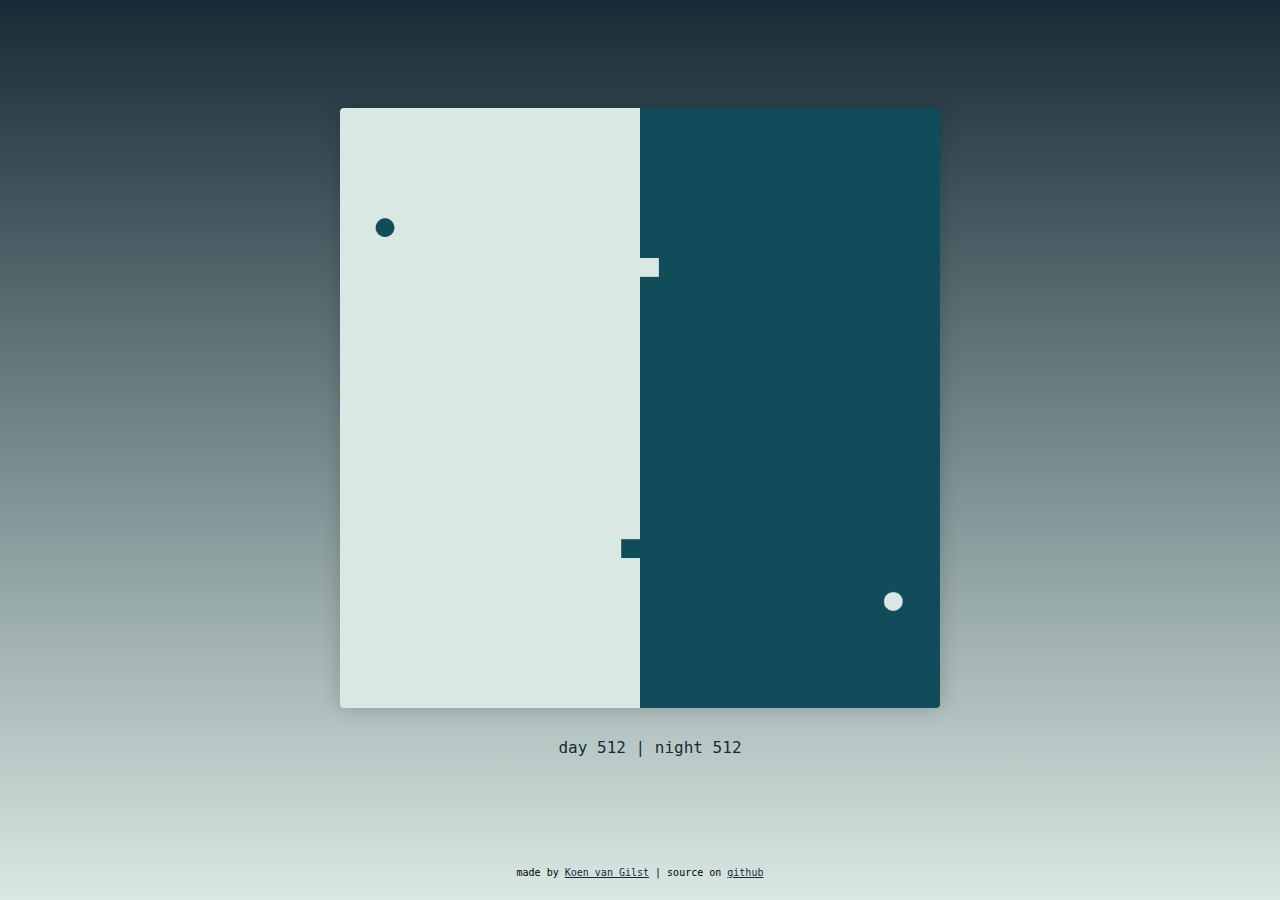
==== index.html @ c01e76ed "Merge 0a529bbeab9c09dd171eba88213ffdda3e908c98 into d0c70cb24233906b857fba9295a791df7da6a8ca" ====
<!DOCTYPE html>
<html>
  <head>
    <meta name="viewport" content="width=device-width, initial-scale=1" />
    <title>Pong wars | Koen van Gilst</title>
    <meta
      name="description"
      content="The eternal battle between day and night, good and bad. Written in JavaScript with some HTML & CSS in one index.html. Feel free to reuse the code and create your own version."
    />
    <link rel="canonical" href="https://pong-wars.koenvangilst.nl/" />
    <link rel="author" href="https://koenvangilst.nl" />
    <meta name="theme-color" content="#172B36" />
    <meta name="creator" content="Koen van Gilst" />
    <style>
      html {
        height: 100%;
      }

      body {
        height: 100%;
        margin: 0;
        padding: 0;
        display: flex;
        justify-content: center;
        align-items: center;
        background: linear-gradient(to bottom, #172b36 0%, #d9e8e3 100%);
      }

      #container {
        display: flex;
        align-items: center;
        flex-direction: column;
        width: min(70vh, 80%);
        max-width: 600px;
        height: 100%;
      }

      #pongCanvas {
        display: block;
        border-radius: 4px;
        overflow: hidden;
        width: 100%;
        margin-top: auto;
        box-shadow: 0 0 20px rgba(0, 0, 0, 0.2);
      }

      #score {
        font-family: monospace;
        margin-top: 30px;
        font-size: 16px;
        padding-left: 20px;
        color: #172b36;
      }

      #made {
        text-align: center;
        line-height: 1.5;
        font-family: monospace;
        margin-top: auto;
        margin-bottom: 20px;
        font-size: 10px;
      }

      #made a {
        color: #172b36;
      }
    </style>
  </head>

  <body>
    <div id="container">
      <canvas id="pongCanvas" width="800" height="800"></canvas>
      <div id="score"></div>
      <p id="made">
        made by <a href="https://koenvangilst.nl">Koen van Gilst</a> | source on
        <a href="https://github.com/vnglst/pong-wars">github</a>
      </p>
    </div>
  </body>

  <script>
    // Source palette: https://twitter.com/AlexCristache/status/1738610343499157872
    const colorPalette = {
      ArcticPowder: "#F1F6F4",
      MysticMint: "#D9E8E3",
      Forsythia: "#FFC801",
      DeepSaffron: "#FF9932",
      NocturnalExpedition: "#114C5A",
      OceanicNoir: "#172B36",
    };

    // Idea for Pong wars: https://twitter.com/nicolasdnl/status/1749715070928433161

    const canvas = document.getElementById("pongCanvas");
    const ctx = canvas.getContext("2d");
    const scoreElement = document.getElementById("score");

    const DAY_COLOR = colorPalette.MysticMint;
    const DAY_BALL_COLOR = colorPalette.NocturnalExpedition;

    const NIGHT_COLOR = colorPalette.NocturnalExpedition;
    const NIGHT_BALL_COLOR = colorPalette.MysticMint;

    const SQUARE_SIZE = 25;

    const numSquaresX = canvas.width / SQUARE_SIZE;
    const numSquaresY = canvas.height / SQUARE_SIZE;

    let squares = [];

    for (let i = 0; i < numSquaresX; i++) {
      squares[i] = [];
      for (let j = 0; j < numSquaresY; j++) {
        squares[i][j] = i < numSquaresX / 2 ? DAY_COLOR : NIGHT_COLOR;
      }
    }

    let x1 = canvas.width / 4;
    let y1 = canvas.height / 2;
    let dx1 = 12.5 + (Math.random() - .5);
    let dy1 = -12.5 -(Math.random() - .5);

    let x2 = (canvas.width / 4) * 3;
    let y2 = canvas.height / 2;
    let dx2 = -12.5 - (Math.random() - .5);
    let dy2 = 12.5 + (Math.random() - .5);

    let iteration = 0;

    function drawBall(x, y, color) {
      ctx.beginPath();
      ctx.arc(x, y, SQUARE_SIZE / 2, 0, Math.PI * 2, false);
      ctx.fillStyle = color;
      ctx.fill();
      ctx.closePath();
    }

    function drawSquares() {
      for (let i = 0; i < numSquaresX; i++) {
        for (let j = 0; j < numSquaresY; j++) {
          ctx.fillStyle = squares[i][j];
          ctx.fillRect(
            i * SQUARE_SIZE,
            j * SQUARE_SIZE,
            SQUARE_SIZE,
            SQUARE_SIZE
          );
        }
      }
    }

    function updateSquareAndBounce(x, y, dx, dy, color) {
      let updatedDx = dx;
      let updatedDy = dy;

      // Check multiple points around the ball's circumference
      for (let angle = 0; angle < Math.PI * 2; angle += Math.PI / 4) {
        let checkX = x + Math.cos(angle) * (SQUARE_SIZE / 2);
        let checkY = y + Math.sin(angle) * (SQUARE_SIZE / 2);

        let i = Math.floor(checkX / SQUARE_SIZE);
        let j = Math.floor(checkY / SQUARE_SIZE);

        if (i >= 0 && i < numSquaresX && j >= 0 && j < numSquaresY) {
          if (squares[i][j] !== color) {
            squares[i][j] = color;

            // Determine bounce direction based on the angle
            if (Math.abs(Math.cos(angle)) > Math.abs(Math.sin(angle))) {
              updatedDx = -updatedDx;
            } else {
              updatedDy = -updatedDy;
            }
          }
        }
      }

      return { dx: updatedDx, dy: updatedDy };
    }

    function updateScoreElement() {
      let dayScore = 0;
      let nightScore = 0;
      for (let i = 0; i < numSquaresX; i++) {
        for (let j = 0; j < numSquaresY; j++) {
          if (squares[i][j] === DAY_COLOR) {
            dayScore++;
          } else if (squares[i][j] === NIGHT_COLOR) {
            nightScore++;
          }
        }
      }

      scoreElement.textContent = `day ${dayScore} | night ${nightScore}`;
    }

    function checkBoundaryCollision(x, y, dx, dy) {
      if (x + dx > canvas.width - SQUARE_SIZE / 2 || x + dx < SQUARE_SIZE / 2) {
        dx = -dx;
      }
      if (
        y + dy > canvas.height - SQUARE_SIZE / 2 ||
        y + dy < SQUARE_SIZE / 2
      ) {
        dy = -dy;
      }

      return { dx: dx, dy: dy };
    }

    function draw() {
      ctx.clearRect(0, 0, canvas.width, canvas.height);
      drawSquares();

      drawBall(x1, y1, DAY_BALL_COLOR);
      let bounce1 = updateSquareAndBounce(x1, y1, dx1, dy1, DAY_COLOR);
      dx1 = bounce1.dx;
      dy1 = bounce1.dy;

      drawBall(x2, y2, NIGHT_BALL_COLOR);
      let bounce2 = updateSquareAndBounce(x2, y2, dx2, dy2, NIGHT_COLOR);
      dx2 = bounce2.dx;
      dy2 = bounce2.dy;

      let boundary1 = checkBoundaryCollision(x1, y1, dx1, dy1);
      dx1 = boundary1.dx;
      dy1 = boundary1.dy;

      let boundary2 = checkBoundaryCollision(x2, y2, dx2, dy2);
      dx2 = boundary2.dx;
      dy2 = boundary2.dy;

      x1 += dx1;
      y1 += dy1;
      x2 += dx2;
      y2 += dy2;

      iteration++;
      if (iteration % 1_000 === 0) console.log("iteration", iteration);

      updateScoreElement();

      requestAnimationFrame(draw);
    }

    requestAnimationFrame(draw);
  </script>
</html>
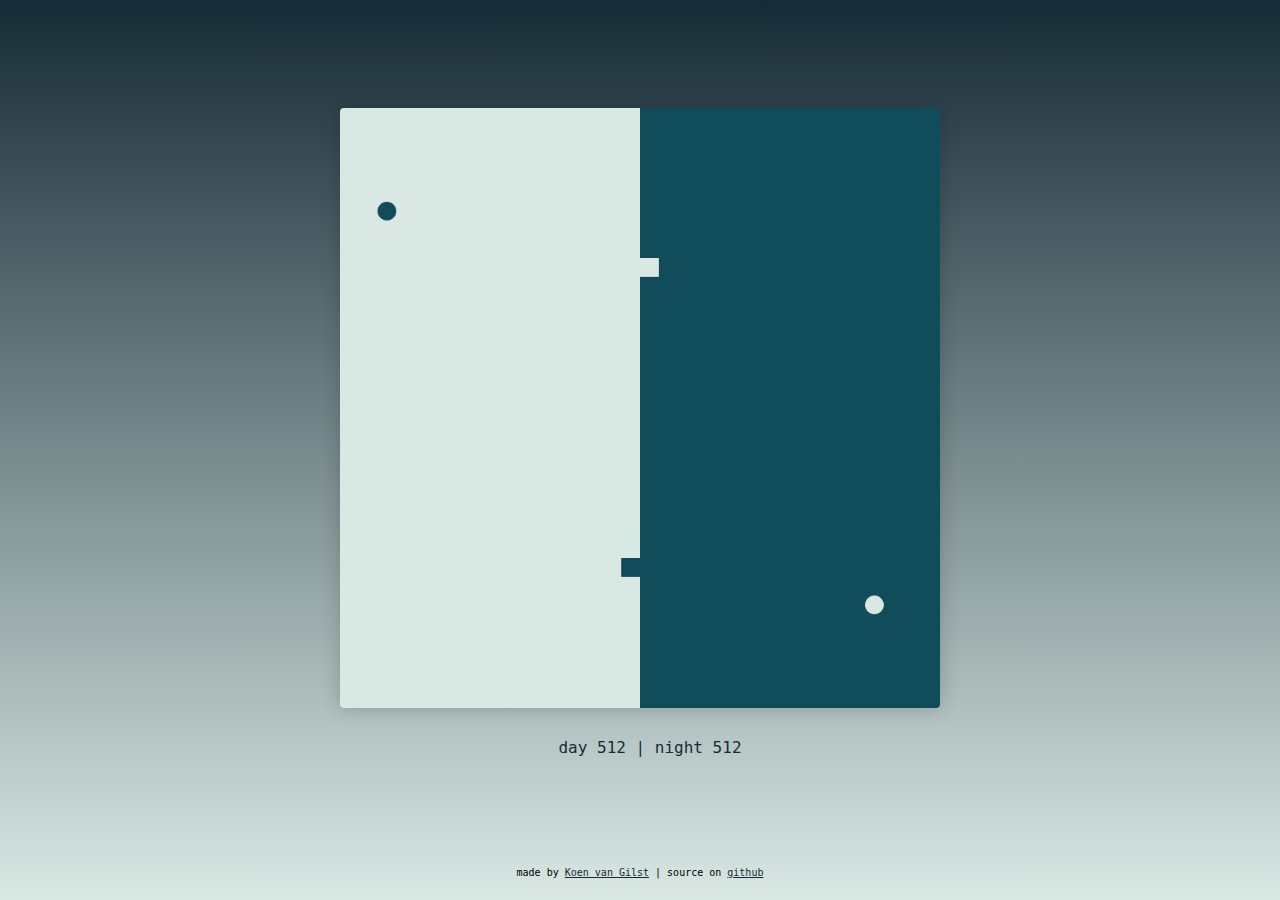
==== commit 5059a1d9: "Merge 51467f63786e9e09efd67230bf51807ecd9e3781 into d0c70cb24233906b857fba9295a791df7da6a8ca" ====
--- a/index.html
+++ b/index.html
@@ -107,23 +107,25 @@
     const numSquaresY = canvas.height / SQUARE_SIZE;
 
     let squares = [];
+    let counts = {[DAY_COLOR]: 0, [NIGHT_COLOR]: 0};
 
     for (let i = 0; i < numSquaresX; i++) {
       squares[i] = [];
       for (let j = 0; j < numSquaresY; j++) {
         squares[i][j] = i < numSquaresX / 2 ? DAY_COLOR : NIGHT_COLOR;
+        counts[squares[i][j]]++;
       }
     }
 
     let x1 = canvas.width / 4;
     let y1 = canvas.height / 2;
-    let dx1 = 12.5 + (Math.random() - .5);
-    let dy1 = -12.5 -(Math.random() - .5);
+    let dx1 = 12.5;
+    let dy1 = -12.5;
 
     let x2 = (canvas.width / 4) * 3;
     let y2 = canvas.height / 2;
-    let dx2 = -12.5 - (Math.random() - .5);
-    let dy2 = 12.5 + (Math.random() - .5);
+    let dx2 = -12.5;
+    let dy2 = 12.5;
 
     let iteration = 0;
 
@@ -149,48 +151,37 @@
       }
     }
 
-    function updateSquareAndBounce(x, y, dx, dy, color) {
-      let updatedDx = dx;
-      let updatedDy = dy;
-
-      // Check multiple points around the ball's circumference
-      for (let angle = 0; angle < Math.PI * 2; angle += Math.PI / 4) {
-        let checkX = x + Math.cos(angle) * (SQUARE_SIZE / 2);
-        let checkY = y + Math.sin(angle) * (SQUARE_SIZE / 2);
-
-        let i = Math.floor(checkX / SQUARE_SIZE);
-        let j = Math.floor(checkY / SQUARE_SIZE);
-
-        if (i >= 0 && i < numSquaresX && j >= 0 && j < numSquaresY) {
-          if (squares[i][j] !== color) {
-            squares[i][j] = color;
-
-            // Determine bounce direction based on the angle
-            if (Math.abs(Math.cos(angle)) > Math.abs(Math.sin(angle))) {
-              updatedDx = -updatedDx;
-            } else {
-              updatedDy = -updatedDy;
-            }
-          }
-        }
-      }
-
-      return { dx: updatedDx, dy: updatedDy };
+    function updateSquareAndBounce(i, j, color, bounce) {
+      if (squares[i][j] !== color) {
+        counts[squares[i][j]]--;
+        squares[i][j] = color;
+        counts[color]++;
+        bounce();
+      }
+    }
+
+    function checkSquareCollision(x, y, dx, dy, color) {
+      let nextX = x + dx;
+      let nextY = y + dy;
+      let col = Math.floor(x / SQUARE_SIZE);
+      let row = Math.floor(y / SQUARE_SIZE);
+      let nextCol = Math.floor(nextX / SQUARE_SIZE);
+      let nextRow = Math.floor(nextY / SQUARE_SIZE);
+
+      if (
+        nextCol >= 0 && nextCol < numSquaresX &&
+        nextRow >= 0 && nextRow < numSquaresY
+      ) {
+        updateSquareAndBounce(nextCol, row, color, () => dx = -dx);
+        updateSquareAndBounce(col, nextRow, color, () => dy = -dy);
+      }
+
+      return { dx, dy };
     }
 
     function updateScoreElement() {
-      let dayScore = 0;
-      let nightScore = 0;
-      for (let i = 0; i < numSquaresX; i++) {
-        for (let j = 0; j < numSquaresY; j++) {
-          if (squares[i][j] === DAY_COLOR) {
-            dayScore++;
-          } else if (squares[i][j] === NIGHT_COLOR) {
-            nightScore++;
-          }
-        }
-      }
-
+      let dayScore = counts[DAY_COLOR];
+      let nightScore = counts[NIGHT_COLOR];
       scoreElement.textContent = `day ${dayScore} | night ${nightScore}`;
     }
 
@@ -213,12 +204,12 @@
       drawSquares();
 
       drawBall(x1, y1, DAY_BALL_COLOR);
-      let bounce1 = updateSquareAndBounce(x1, y1, dx1, dy1, DAY_COLOR);
+      let bounce1 = checkSquareCollision(x1, y1, dx1, dy1, DAY_COLOR);
       dx1 = bounce1.dx;
       dy1 = bounce1.dy;
 
       drawBall(x2, y2, NIGHT_BALL_COLOR);
-      let bounce2 = updateSquareAndBounce(x2, y2, dx2, dy2, NIGHT_COLOR);
+      let bounce2 = checkSquareCollision(x2, y2, dx2, dy2, NIGHT_COLOR);
       dx2 = bounce2.dx;
       dy2 = bounce2.dy;
 
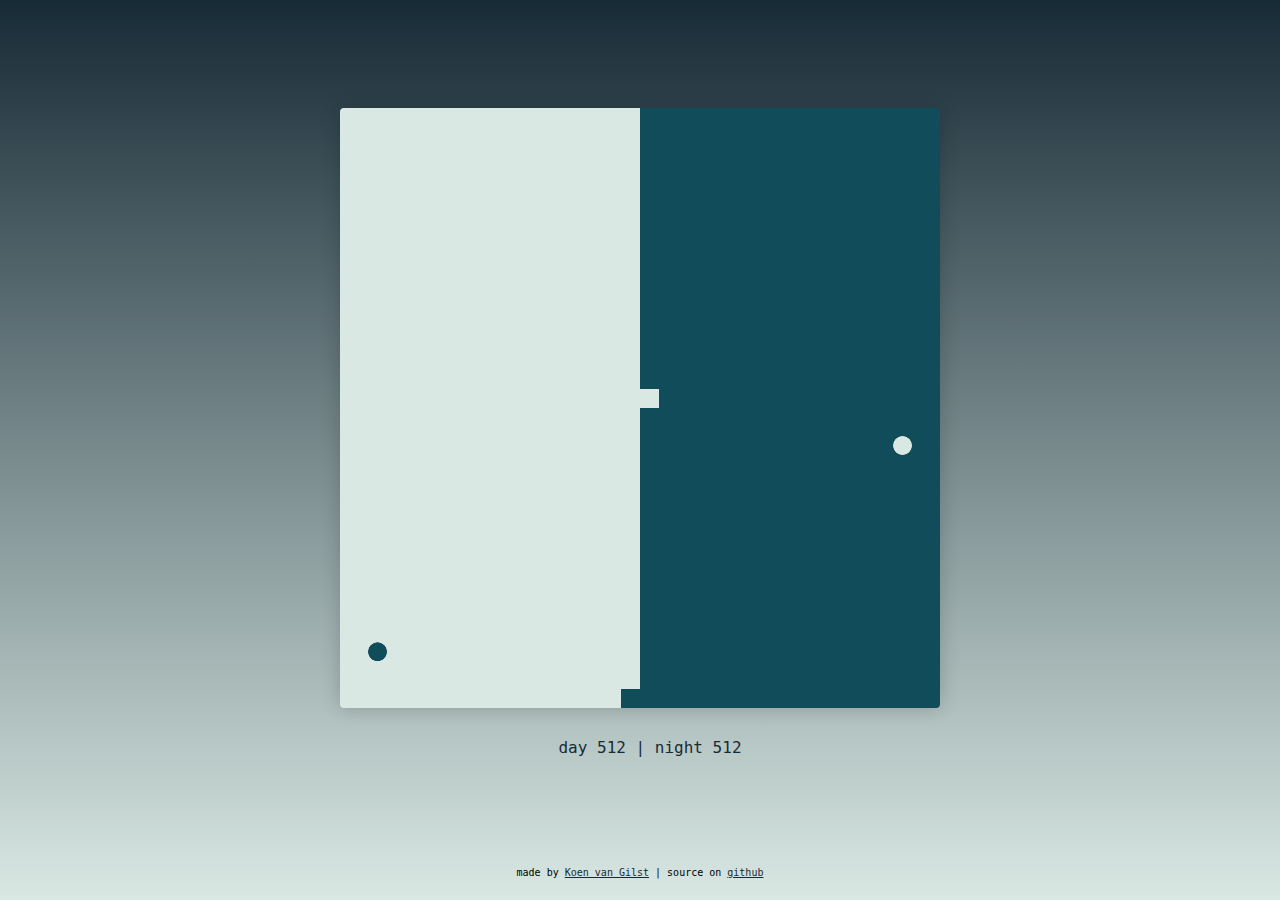
==== commit 22611aac: "Fixed ball positioning and removed randomness to prevent loops early on" ====
--- a/index.html
+++ b/index.html
@@ -69,7 +69,7 @@
 
   <body>
     <div id="container">
-      <canvas id="pongCanvas" width="800" height="800"></canvas>
+      <canvas id="pongCanvas" width="1600" height="1600"></canvas>
       <div id="score"></div>
       <p id="made">
         made by <a href="https://koenvangilst.nl">Koen van Gilst</a> | source on
@@ -95,136 +95,294 @@
     const ctx = canvas.getContext("2d");
     const scoreElement = document.getElementById("score");
 
-    const DAY_COLOR = colorPalette.MysticMint;
-    const DAY_BALL_COLOR = colorPalette.NocturnalExpedition;
-
-    const NIGHT_COLOR = colorPalette.NocturnalExpedition;
-    const NIGHT_BALL_COLOR = colorPalette.MysticMint;
-
-    const SQUARE_SIZE = 25;
-
-    const numSquaresX = canvas.width / SQUARE_SIZE;
-    const numSquaresY = canvas.height / SQUARE_SIZE;
-
-    let squares = [];
-    let counts = {[DAY_COLOR]: 0, [NIGHT_COLOR]: 0};
-
-    for (let i = 0; i < numSquaresX; i++) {
-      squares[i] = [];
-      for (let j = 0; j < numSquaresY; j++) {
-        squares[i][j] = i < numSquaresX / 2 ? DAY_COLOR : NIGHT_COLOR;
-        counts[squares[i][j]]++;
-      }
-    }
-
-    let x1 = canvas.width / 4;
-    let y1 = canvas.height / 2;
-    let dx1 = 12.5;
-    let dy1 = -12.5;
-
-    let x2 = (canvas.width / 4) * 3;
-    let y2 = canvas.height / 2;
-    let dx2 = -12.5;
-    let dy2 = 12.5;
-
+    class Point {
+      constructor(x = 0, y = 0) {
+        this.x = x;
+        this.y = y;
+      }
+    }
+
+    class Square extends Point {
+      static SIZE = 50; // even integers only - must be factor of canvas size
+      
+      constructor(sx, sy) {
+        super(sx * Square.SIZE, sy * Square.SIZE);
+        this.sx = sx;
+        this.sy = sy;
+      }
+    }
+    
+    class Ball extends Point {
+      static RADIUS = Square.SIZE / 2;
+      
+      constructor(x, y, color) {
+        super(x, y);
+        this.color = color;
+        this.radius = 50;
+      }
+    }
+
+    class Team {
+      constructor(color, ballColor) {
+        this.color = color;
+        this.ball = new Ball(0, 0, ballColor)
+        this.score = 0;
+        Team[color] = this;
+      }
+    }
+
+    let day = new Team(colorPalette.MysticMint, colorPalette.NocturnalExpedition);
+    let night = new Team(colorPalette.NocturnalExpedition, colorPalette.MysticMint);
+
+    const SPEED = 25;
+    
     let iteration = 0;
-
-    function drawBall(x, y, color) {
+    
+    const numSquaresX = canvas.width / Square.SIZE;
+    const numSquaresY = canvas.height / Square.SIZE;
+
+    let pixels = [];
+
+    for (let x = 0; x < canvas.width; x++) {
+      pixels[x] = [];
+    }
+
+    for (let sx = 0; sx < numSquaresX; sx++) {
+      for (let sy = 0; sy < numSquaresY; sy++) {
+        let color;
+        if (sx < Math.floor(numSquaresX / 2)) {
+          color = day.color;
+          day.score++;
+        }
+        else {
+          color = night.color;
+          night.score++;
+        }
+        colorPixelsInSquare(new Square(sx, sy), color);
+      }
+    }
+
+    day.ball.x = (numSquaresX / 4) * Square.SIZE;
+    day.ball.y = (numSquaresY / 4) * Square.SIZE;
+    day.ball.dx = 1;
+    day.ball.dy = 1;
+
+    night.ball.x = (3 * numSquaresX / 4) * Square.SIZE;
+    night.ball.y = (3 * numSquaresY / 4) * Square.SIZE;
+    night.ball.dx = -1;
+    night.ball.dy = 1;
+
+    function calculateDistance(p1, p2) {
+      return Math.sqrt(Math.pow(p2.x - p1.x, 2) + Math.pow(p2.y - p1.y, 2))
+    }
+
+    function teamBallIsInSquare(square, team) {
+
+      // If this is the square        -->      this is the exclusion zone.
+      // and ball has radius 2
+      // ---bb-----------------                 ----------------------
+      // --bbbb----------------                 ----------------------
+      // --bbbb----------------                 --------######--------
+      // ---bb-----------------                 -------########-------
+      // ---------ssss---------                 -------##ssss##-------
+      // ---------ssss---------                 -------##ssss##-------
+      // ---------ssss---------                 -------##ssss##-------
+      // ---------ssss---------                 -------##ssss##-------
+      // ----------------------                 -------########-------
+      // ----------------------                 --------######--------
+      // ----------------------                 ----------------------
+      // ----------------------                 ----------------------
+
+      const topLeft = {
+        x: square.x,
+        y: square.y
+      }
+      const topRight = {
+        x: square.x + Square.SIZE,
+        y: square.y
+      };
+      const bottomLeft = {
+        x: square.x,
+        y: square.y + Square.SIZE
+      };
+      const bottomRight = {
+        x: square.x + Square.SIZE,
+        y: square.y + Square.SIZE
+      };
+
+      if (
+                 team.ball.x >= square.x                - Ball.RADIUS
+              && team.ball.x <= square.x  + Square.SIZE + Ball.RADIUS
+              && team.ball.y >= square.y                - Ball.RADIUS
+              && team.ball.y <= square.y  + Square.SIZE + Ball.RADIUS
+      ) {
+        // ball is inside the exclusion zone
+        const dTopLeft = calculateDistance(team.ball, topLeft);
+        const dTopRight = calculateDistance(team.ball, topRight);
+        const dBottomLeft = calculateDistance(team.ball, bottomLeft);
+        const dBottomRight = calculateDistance(team.ball, bottomRight);
+
+        if (
+                (team.ball.x < topLeft.x && team.ball.y < topLeft.y && dTopLeft >= Ball.RADIUS)
+                ||  (team.ball.x > topRight.x && team.ball.y < topRight.y && dTopRight >= Ball.RADIUS)
+                ||  (team.ball.x < bottomLeft.x && team.ball.y > bottomLeft.y && dBottomLeft >= Ball.RADIUS)
+                ||  (team.ball.x > bottomRight.x && team.ball.y > bottomRight.y && dBottomRight >= Ball.RADIUS)
+        ) {
+          // ball is at corners of exclusion zone (which are not part of it)
+          return false;
+        }
+
+        // bass is inside exclusion zone and not at corners
+        return true;
+      }
+      else {
+        // ball is outside the exclusion zone
+        return false;
+      }
+    }
+
+    function onSquareCollision(cp, team) {
+      let otherTeam = Team[pixels[cp.x][cp.y]];
+
+      let square = getSquareThatPointIsIn(cp);
+
+      // Do not flip color of square if the other ball and the square overlap
+      if (teamBallIsInSquare(square, otherTeam)) {
+        return;
+      }
+
+      team.score++;
+      otherTeam.score--;
+
+      colorPixelsInSquare(square, team.color);
+    }
+
+    function getSquareThatPointIsIn(point) {
+      let sx = Math.floor(point.x / Square.SIZE);
+      let sy = Math.floor(point.y / Square.SIZE);
+      return new Square(sx, sy);
+    }
+
+    function colorPixelsInSquare(square, color) {
+      for (let x = square.x; x < square.x + Square.SIZE; x++) {
+        for (let y = square.y; y < square.y + Square.SIZE; y++) {
+          pixels[x][y] = color;
+        }
+      }
+    }
+
+    function drawBall(team) {
       ctx.beginPath();
-      ctx.arc(x, y, SQUARE_SIZE / 2, 0, Math.PI * 2, false);
-      ctx.fillStyle = color;
+      ctx.arc(team.ball.x, team.ball.y, Ball.RADIUS, 0, Math.PI * 2, false);
+      ctx.fillStyle = team.ball.color;
       ctx.fill();
       ctx.closePath();
     }
 
     function drawSquares() {
-      for (let i = 0; i < numSquaresX; i++) {
-        for (let j = 0; j < numSquaresY; j++) {
-          ctx.fillStyle = squares[i][j];
+      for (let i = 0; i < canvas.width; i += Square.SIZE) {
+        for (let j = 0; j < canvas.height; j += Square.SIZE) {
+          ctx.fillStyle = pixels[i][j];
           ctx.fillRect(
-            i * SQUARE_SIZE,
-            j * SQUARE_SIZE,
-            SQUARE_SIZE,
-            SQUARE_SIZE
+            i,
+            j,
+            Square.SIZE,
+            Square.SIZE
           );
         }
       }
     }
 
-    function updateSquareAndBounce(i, j, color, bounce) {
-      if (squares[i][j] !== color) {
-        counts[squares[i][j]]--;
-        squares[i][j] = color;
-        counts[color]++;
-        bounce();
-      }
-    }
-
-    function checkSquareCollision(x, y, dx, dy, color) {
-      let nextX = x + dx;
-      let nextY = y + dy;
-      let col = Math.floor(x / SQUARE_SIZE);
-      let row = Math.floor(y / SQUARE_SIZE);
-      let nextCol = Math.floor(nextX / SQUARE_SIZE);
-      let nextRow = Math.floor(nextY / SQUARE_SIZE);
-
-      if (
-        nextCol >= 0 && nextCol < numSquaresX &&
-        nextRow >= 0 && nextRow < numSquaresY
-      ) {
-        updateSquareAndBounce(nextCol, row, color, () => dx = -dx);
-        updateSquareAndBounce(col, nextRow, color, () => dy = -dy);
-      }
-
-      return { dx, dy };
-    }
-
     function updateScoreElement() {
-      let dayScore = counts[DAY_COLOR];
-      let nightScore = counts[NIGHT_COLOR];
-      scoreElement.textContent = `day ${dayScore} | night ${nightScore}`;
-    }
-
-    function checkBoundaryCollision(x, y, dx, dy) {
-      if (x + dx > canvas.width - SQUARE_SIZE / 2 || x + dx < SQUARE_SIZE / 2) {
+      scoreElement.textContent = `day ${day.score} | night ${night.score}`;
+    }
+
+    function calculateNextStep(team) {
+      let dx = team.ball.dx;
+      let dy = team.ball.dy;
+
+      let horCanvasOut = false;
+      let verCanvasOut = false;
+
+      // possible vertical and horizontal collide points (CP)
+      const horCp = {
+        x: team.ball.dx === 1
+                ? team.ball.x + Ball.RADIUS
+                : team.ball.x - Ball.RADIUS - 1,
+        y: team.ball.y
+      };
+      const verCp = {
+        x: team.ball.x,
+        y: team.ball.dy === 1
+                ? team.ball.y + Ball.RADIUS
+                : team.ball.y - Ball.RADIUS - 1
+      };
+
+      // possible diagonal collide point
+      const diaCp = {
+        x: team.ball.dx === 1
+                ? team.ball.x + Math.ceil((1 / Math.sqrt(2)) * Ball.RADIUS)
+                : team.ball.x - Math.ceil((1 / Math.sqrt(2)) * Ball.RADIUS) - 1,
+        y: team.ball.dy === 1
+                ? team.ball.y + Math.ceil((1 / Math.sqrt(2)) * Ball.RADIUS)
+                : team.ball.y - Math.ceil((1 / Math.sqrt(2)) * Ball.RADIUS) - 1
+      };
+
+      // pixel horizontally out of canvas
+      if (horCp.x === -1 || horCp.x === canvas.width) {
         dx = -dx;
-      }
-      if (
-        y + dy > canvas.height - SQUARE_SIZE / 2 ||
-        y + dy < SQUARE_SIZE / 2
-      ) {
+        horCanvasOut = true;
+      }
+
+      // pixel vertically out of canvas
+      if (verCp.y === -1 || verCp.y === canvas.height) {
         dy = -dy;
-      }
-
-      return { dx: dx, dy: dy };
+        verCanvasOut = true;
+      }
+
+      // horizontal collision
+      if (!horCanvasOut && pixels[horCp.x][horCp.y] !== team.color) {
+        dx = -dx;
+        onSquareCollision(horCp, team);
+      }
+
+      // vertical collision
+      if (!verCanvasOut && pixels[verCp.x][verCp.y] !== team.color) {
+        dy = -dy;
+        onSquareCollision(verCp, team);
+      }
+
+      // diagonal collision (if ball radius is bigger 2)
+      if (!horCanvasOut && !verCanvasOut && pixels[diaCp.x][diaCp.y] !== team.color) {
+        dx = -dx;
+        dy = -dy;
+        onSquareCollision(diaCp, team);
+      }
+
+      team.ball.x += dx;
+      team.ball.y += dy;
+      team.ball.dx = dx;
+      team.ball.dy = dy;
+    }
+
+    function calculateNextFrame() {
+      let step = 0
+      while (step < SPEED) {
+        calculateNextStep(day);
+        calculateNextStep(night);
+
+        step++;
+      }
     }
 
     function draw() {
       ctx.clearRect(0, 0, canvas.width, canvas.height);
       drawSquares();
 
-      drawBall(x1, y1, DAY_BALL_COLOR);
-      let bounce1 = checkSquareCollision(x1, y1, dx1, dy1, DAY_COLOR);
-      dx1 = bounce1.dx;
-      dy1 = bounce1.dy;
-
-      drawBall(x2, y2, NIGHT_BALL_COLOR);
-      let bounce2 = checkSquareCollision(x2, y2, dx2, dy2, NIGHT_COLOR);
-      dx2 = bounce2.dx;
-      dy2 = bounce2.dy;
-
-      let boundary1 = checkBoundaryCollision(x1, y1, dx1, dy1);
-      dx1 = boundary1.dx;
-      dy1 = boundary1.dy;
-
-      let boundary2 = checkBoundaryCollision(x2, y2, dx2, dy2);
-      dx2 = boundary2.dx;
-      dy2 = boundary2.dy;
-
-      x1 += dx1;
-      y1 += dy1;
-      x2 += dx2;
-      y2 += dy2;
+      drawBall(day);
+      drawBall(night);
+
+      calculateNextFrame();
 
       iteration++;
       if (iteration % 1_000 === 0) console.log("iteration", iteration);
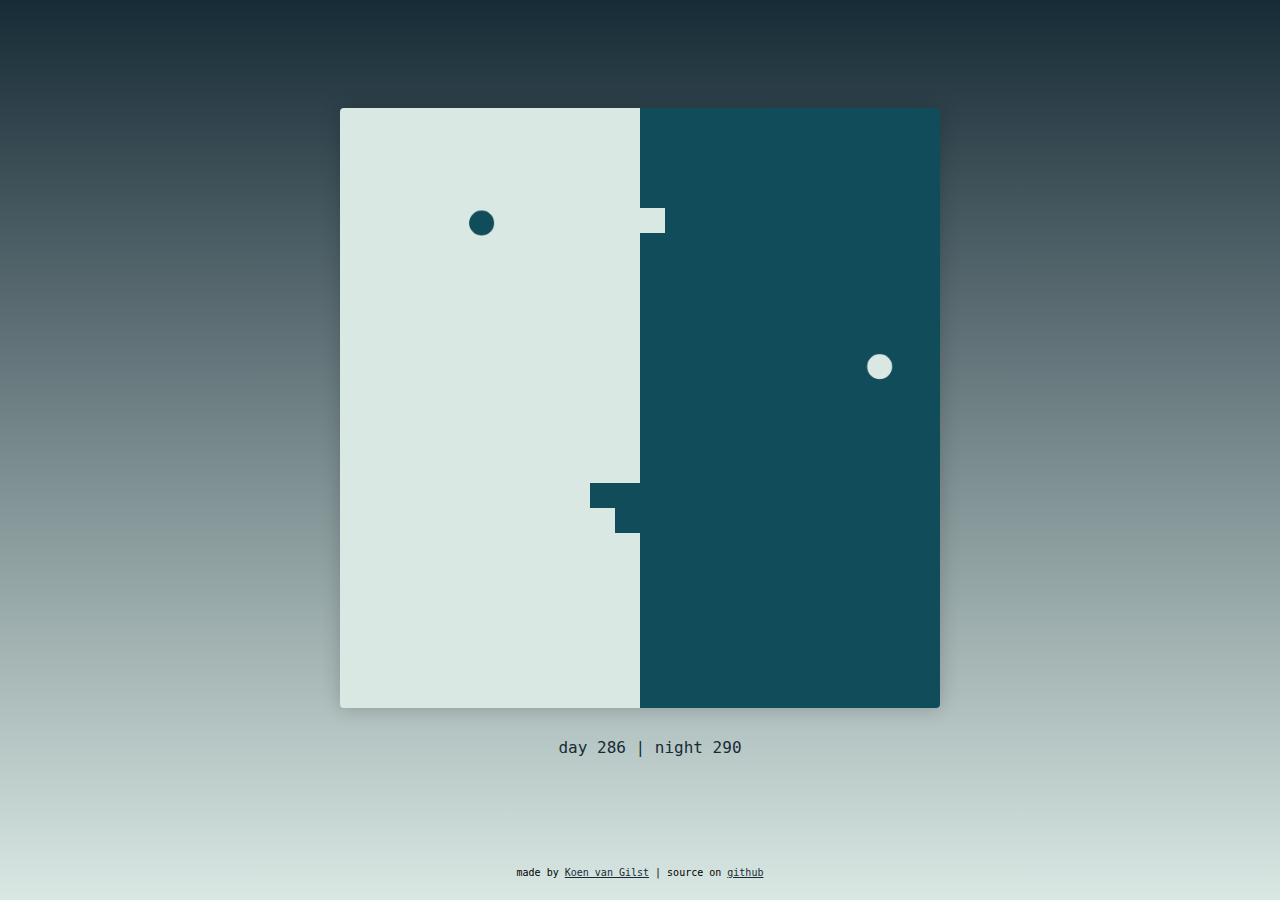
==== commit eaa63009: "Fix floating error in angle calculation by rounding angles to 6th digit" ====
--- a/index.html
+++ b/index.html
@@ -69,7 +69,7 @@
 
   <body>
     <div id="container">
-      <canvas id="pongCanvas" width="1600" height="1600"></canvas>
+      <canvas id="pongCanvas" width="720" height="720"></canvas>
       <div id="score"></div>
       <p id="made">
         made by <a href="https://koenvangilst.nl">Koen van Gilst</a> | source on
@@ -95,294 +95,262 @@
     const ctx = canvas.getContext("2d");
     const scoreElement = document.getElementById("score");
 
-    class Point {
-      constructor(x = 0, y = 0) {
-        this.x = x;
-        this.y = y;
-      }
-    }
-
-    class Square extends Point {
-      static SIZE = 50; // even integers only - must be factor of canvas size
-      
-      constructor(sx, sy) {
-        super(sx * Square.SIZE, sy * Square.SIZE);
-        this.sx = sx;
-        this.sy = sy;
-      }
-    }
-    
-    class Ball extends Point {
-      static RADIUS = Square.SIZE / 2;
-      
-      constructor(x, y, color) {
-        super(x, y);
-        this.color = color;
-        this.radius = 50;
-      }
-    }
-
-    class Team {
-      constructor(color, ballColor) {
-        this.color = color;
-        this.ball = new Ball(0, 0, ballColor)
-        this.score = 0;
-        Team[color] = this;
-      }
-    }
-
-    let day = new Team(colorPalette.MysticMint, colorPalette.NocturnalExpedition);
-    let night = new Team(colorPalette.NocturnalExpedition, colorPalette.MysticMint);
-
-    const SPEED = 25;
-    
+    const DAY_COLOR = colorPalette.MysticMint;
+    const DAY_BALL_COLOR = colorPalette.NocturnalExpedition;
+
+    const NIGHT_COLOR = colorPalette.NocturnalExpedition;
+    const NIGHT_BALL_COLOR = colorPalette.MysticMint;
+
+    const SPEED = 10;
+    const SQUARE_SIZE = 30; // must be an even integer and a factor of the canvas size
+
+    const BALL_RADIUS = SQUARE_SIZE / 2;
+    const BALL_CIRCUMFERENCE = 2 * Math.PI * BALL_RADIUS;
+
+    // Use diameter to ensure each pixel around the circumference is checked at least once
+    // Calculate next bigger power of 2 of diameter to ensure relevant angles (0, 1/4, 1/2, 3/4, 1, 5/4, 3/2, 7/4) are always checked
+    let anglePerPixel = getRoundedAngle(1 / Math.pow(2, Math.ceil(Math.log2(BALL_CIRCUMFERENCE))));
+
+    const numSquaresX = canvas.width / SQUARE_SIZE;
+    const numSquaresY = canvas.height / SQUARE_SIZE;
+
+    let squares = [];
+
+
+    let xDay = canvas.width / 4;
+    let yDay = canvas.height / 2;
+    let angleDay = 1.7; // radians [0, 2)
+
+    let dxDay = calculateDxFromAngle(angleDay);
+    let dyDay = calculateDyFromAngle(angleDay);
+
+    let xNight = 3 * canvas.width / 4;
+    let yNight = canvas.height / 2;
+    let angleNight = 0.8; // radians [0, 2)
+
+    let dxNight = calculateDxFromAngle(angleNight);
+    let dyNight = calculateDyFromAngle(angleNight);
+
+    let scoreNight = 0;
+    let scoreDay = 0;
+
     let iteration = 0;
-    
-    const numSquaresX = canvas.width / Square.SIZE;
-    const numSquaresY = canvas.height / Square.SIZE;
-
-    let pixels = [];
-
-    for (let x = 0; x < canvas.width; x++) {
-      pixels[x] = [];
-    }
-
-    for (let sx = 0; sx < numSquaresX; sx++) {
-      for (let sy = 0; sy < numSquaresY; sy++) {
-        let color;
-        if (sx < Math.floor(numSquaresX / 2)) {
-          color = day.color;
-          day.score++;
+
+    for (let i = 0; i < numSquaresX; i++) {
+      squares[i] = [];
+      for (let j = 0; j < numSquaresY; j++) {
+        if (i < numSquaresX / 2) {
+          squares[i][j] = DAY_COLOR;
+          scoreDay++;
         }
         else {
-          color = night.color;
-          night.score++;
-        }
-        colorPixelsInSquare(new Square(sx, sy), color);
-      }
-    }
-
-    day.ball.x = (numSquaresX / 4) * Square.SIZE;
-    day.ball.y = (numSquaresY / 4) * Square.SIZE;
-    day.ball.dx = 1;
-    day.ball.dy = 1;
-
-    night.ball.x = (3 * numSquaresX / 4) * Square.SIZE;
-    night.ball.y = (3 * numSquaresY / 4) * Square.SIZE;
-    night.ball.dx = -1;
-    night.ball.dy = 1;
-
-    function calculateDistance(p1, p2) {
-      return Math.sqrt(Math.pow(p2.x - p1.x, 2) + Math.pow(p2.y - p1.y, 2))
-    }
-
-    function teamBallIsInSquare(square, team) {
-
-      // If this is the square        -->      this is the exclusion zone.
-      // and ball has radius 2
-      // ---bb-----------------                 ----------------------
-      // --bbbb----------------                 ----------------------
-      // --bbbb----------------                 --------######--------
-      // ---bb-----------------                 -------########-------
-      // ---------ssss---------                 -------##ssss##-------
-      // ---------ssss---------                 -------##ssss##-------
-      // ---------ssss---------                 -------##ssss##-------
-      // ---------ssss---------                 -------##ssss##-------
-      // ----------------------                 -------########-------
-      // ----------------------                 --------######--------
-      // ----------------------                 ----------------------
-      // ----------------------                 ----------------------
-
-      const topLeft = {
-        x: square.x,
-        y: square.y
-      }
-      const topRight = {
-        x: square.x + Square.SIZE,
-        y: square.y
-      };
-      const bottomLeft = {
-        x: square.x,
-        y: square.y + Square.SIZE
-      };
-      const bottomRight = {
-        x: square.x + Square.SIZE,
-        y: square.y + Square.SIZE
-      };
-
-      if (
-                 team.ball.x >= square.x                - Ball.RADIUS
-              && team.ball.x <= square.x  + Square.SIZE + Ball.RADIUS
-              && team.ball.y >= square.y                - Ball.RADIUS
-              && team.ball.y <= square.y  + Square.SIZE + Ball.RADIUS
-      ) {
-        // ball is inside the exclusion zone
-        const dTopLeft = calculateDistance(team.ball, topLeft);
-        const dTopRight = calculateDistance(team.ball, topRight);
-        const dBottomLeft = calculateDistance(team.ball, bottomLeft);
-        const dBottomRight = calculateDistance(team.ball, bottomRight);
-
-        if (
-                (team.ball.x < topLeft.x && team.ball.y < topLeft.y && dTopLeft >= Ball.RADIUS)
-                ||  (team.ball.x > topRight.x && team.ball.y < topRight.y && dTopRight >= Ball.RADIUS)
-                ||  (team.ball.x < bottomLeft.x && team.ball.y > bottomLeft.y && dBottomLeft >= Ball.RADIUS)
-                ||  (team.ball.x > bottomRight.x && team.ball.y > bottomRight.y && dBottomRight >= Ball.RADIUS)
-        ) {
-          // ball is at corners of exclusion zone (which are not part of it)
-          return false;
-        }
-
-        // bass is inside exclusion zone and not at corners
-        return true;
-      }
-      else {
-        // ball is outside the exclusion zone
-        return false;
-      }
-    }
-
-    function onSquareCollision(cp, team) {
-      let otherTeam = Team[pixels[cp.x][cp.y]];
-
-      let square = getSquareThatPointIsIn(cp);
-
-      // Do not flip color of square if the other ball and the square overlap
-      if (teamBallIsInSquare(square, otherTeam)) {
-        return;
-      }
-
-      team.score++;
-      otherTeam.score--;
-
-      colorPixelsInSquare(square, team.color);
-    }
-
-    function getSquareThatPointIsIn(point) {
-      let sx = Math.floor(point.x / Square.SIZE);
-      let sy = Math.floor(point.y / Square.SIZE);
-      return new Square(sx, sy);
-    }
-
-    function colorPixelsInSquare(square, color) {
-      for (let x = square.x; x < square.x + Square.SIZE; x++) {
-        for (let y = square.y; y < square.y + Square.SIZE; y++) {
-          pixels[x][y] = color;
-        }
-      }
-    }
-
-    function drawBall(team) {
+          squares[i][j] = NIGHT_COLOR;
+          scoreNight++;
+        }
+      }
+    }
+
+    function drawBall(x, y, color) {
       ctx.beginPath();
-      ctx.arc(team.ball.x, team.ball.y, Ball.RADIUS, 0, Math.PI * 2, false);
-      ctx.fillStyle = team.ball.color;
+      ctx.arc(x, y, BALL_RADIUS, 0, Math.PI * 2, false);
+      ctx.fillStyle = color;
       ctx.fill();
       ctx.closePath();
     }
 
     function drawSquares() {
-      for (let i = 0; i < canvas.width; i += Square.SIZE) {
-        for (let j = 0; j < canvas.height; j += Square.SIZE) {
-          ctx.fillStyle = pixels[i][j];
+      for (let i = 0; i < numSquaresX; i++) {
+        for (let j = 0; j < numSquaresY; j++) {
+          ctx.fillStyle = squares[i][j];
           ctx.fillRect(
-            i,
-            j,
-            Square.SIZE,
-            Square.SIZE
+            i * SQUARE_SIZE,
+            j * SQUARE_SIZE,
+            SQUARE_SIZE,
+            SQUARE_SIZE
           );
         }
       }
     }
 
+    function calculateDistance(p1x, p1y, p2x, p2y) {
+      return Math.sqrt(Math.pow(p2x - p1x, 2) + Math.pow(p2y - p1y, 2));
+    }
+
+    function getRoundedAngle(angle) {
+      return Math.round(1_000_000 * angle) / 1_000_000;
+    }
+
+    function calculateDxFromAngle(angle) {
+      return Math.round(Math.sqrt(2) * Math.cos(angle * Math.PI) * 1_000_000) / 1_000_000;
+    }
+
+    function calculateDyFromAngle(angle) {
+      return Math.round(Math.sqrt(2) * Math.sin(angle * Math.PI) * 1_000_000) / 1_000_000;
+    }
+
+    function isBallInSquare(sx, sy, xBall, yBall) {
+      // If this ball and square   this is the exclusion zone.
+      // ---bb------------------   ---------------------------
+      // --bbbb-----------------   ---------------------------
+      // --bbbb-----------------   --------######-------------
+      // ---bb------------------   -------########------------
+      // ---------ssss----------   -------##ssss##------------
+      // ---------ssss----------   -------##ssss##------------
+      // ---------ssss----------   -------##ssss##------------
+      // ---------ssss----------   -------##ssss##------------
+      // -----------------------   -------########------------
+      // -----------------------   --------######-------------
+      // -----------------------   ---------------------------
+
+      let xSquare = sx * SQUARE_SIZE;
+      let ySquare = sy * SQUARE_SIZE;
+      let sxBall = Math.floor(xBall / SQUARE_SIZE);
+      let syBall = Math.floor(yBall / SQUARE_SIZE);
+
+      // Check if ball is inside square
+      if (sxBall === sx && syBall === sy) {
+        return true;
+      }
+
+      // Check if ball is more than one square away
+      if (Math.abs(sxBall - sx) > 1 || Math.abs(syBall - sy) > 1) {
+        return false;
+      }
+
+      // Check if ball is inside orthogonally neighboring square and closer than one radius to the according edge of this square
+      if (
+                  (sx - sxBall === 1 && xSquare - xBall <= BALL_RADIUS)                   // Left neighbor
+              ||  (sy - syBall === 1 && ySquare - yBall <= BALL_RADIUS)                   // Top neighbor
+              ||  (sxBall - sx === 1 && xBall - (xSquare + SQUARE_SIZE) <= BALL_RADIUS)   // Right neighbor
+              ||  (syBall - sy === 1 && yBall - (ySquare + SQUARE_SIZE) <= BALL_RADIUS)   // Bottom neighbor
+      ) {
+        return true;
+      }
+
+      // Ball must be in diagonally neighboring square
+      // Check if the distance to any of the corner points of the square is closer than the ball radius -> overlap
+      return calculateDistance(xBall, yBall, xSquare, ySquare) <= BALL_RADIUS
+              || calculateDistance(xBall, yBall, xSquare + SQUARE_SIZE, ySquare) <= BALL_RADIUS
+              || calculateDistance(xBall, yBall, xSquare, ySquare + SQUARE_SIZE) <= BALL_RADIUS
+              || calculateDistance(xBall, yBall, xSquare + SQUARE_SIZE, ySquare + SQUARE_SIZE) <= BALL_RADIUS;
+    }
+
+    function updateSquareAndBounce(x, y, dx, dy, angleOld, color, xOtherBall, yOtherBall) {
+      let dxUpdated = dx;
+      let dyUpdated = dy;
+      let angleUpdated = angleOld;
+
+      let angleCols = [];
+
+      // Check multiple points around the ball's circumference
+      for (let angleCheck = 0; angleCheck < 2; angleCheck = getRoundedAngle(anglePerPixel + angleCheck)) {
+        let angleCheckDiff = angleOld - angleCheck;
+
+        // angles must be in range [0,2)
+        if (Math.sign(angleCheckDiff) === -1) {
+          angleCheckDiff += 2;
+        }
+
+        // Only check angles in vector direction
+        if (angleCheckDiff >= 1 / 2 && angleCheckDiff <= 3 / 2) continue;
+
+        // check is one out of circle
+        let xCheck = x + Math.cos(angleCheck * Math.PI) * BALL_RADIUS;
+        let yCheck = y + Math.sin(angleCheck * Math.PI) * BALL_RADIUS;
+
+        // Depending on which side of the circle we are, we need to round decimal pixels either up or down
+        // On left and top side of circle we need to reduce by one more to check potential next square.
+        xCheck = angleCheck >= 1 / 2 && angleCheck < 3 / 2
+                ? Math.ceil(xCheck) - 1
+                : Math.floor(xCheck);
+
+        yCheck = angleCheck >= 1 && angleCheck < 2
+                ? Math.ceil(yCheck) - 1
+                : Math.floor(yCheck);
+
+        // boundary collision
+        if (xCheck < 0 || xCheck >= canvas.width || yCheck < 0 || yCheck >= canvas.height) {
+          angleCols.push(angleCheck);
+        }
+
+        let sxCheck = Math.floor(xCheck / SQUARE_SIZE);
+        let syCheck = Math.floor(yCheck / SQUARE_SIZE);
+
+        if (squares[sxCheck] && squares[sxCheck][syCheck] && squares[sxCheck][syCheck] !== color) {
+          // Only flip color if other ball is not inside square
+          if (!isBallInSquare(sxCheck, syCheck, xOtherBall, yOtherBall)) {
+            squares[sxCheck][syCheck] = color;
+            if (color === DAY_COLOR) {
+              scoreDay++;
+              scoreNight--;
+            }
+            else {
+              scoreNight++;
+              scoreDay--;
+            }
+          }
+          angleCols.push(angleCheck);
+        }
+      }
+
+      if (angleCols.length >= 1) {
+        // Determine bounce direction based on the collision angle
+        let angleIncidentMirrored, angleColDiff, angleReflection;
+        let angleIncident = angleOld;
+
+        for (let i = 0; i < angleCols.length; i++) {
+          angleIncidentMirrored = angleIncident + 1;
+          angleColDiff = 2 - (angleIncidentMirrored - angleCols[i]);
+          angleReflection = angleCols[i] + angleColDiff;
+
+          // angles must be in range [0,2)
+          if (angleReflection >= 2) {
+            angleReflection -= 2;
+          }
+          else if (angleReflection < 0) {
+            angleReflection += 2;
+          }
+
+          // if more than one collision is detected -> calculated reflection winkel of first collision is incident winkel of second collision
+          angleIncident = angleReflection;
+        }
+
+        angleUpdated = getRoundedAngle(angleReflection);
+        dxUpdated = calculateDxFromAngle(angleUpdated);
+        dyUpdated = calculateDyFromAngle(angleUpdated);
+      }
+
+      return { dx: dxUpdated, dy: dyUpdated, angle: angleUpdated };
+    }
+
     function updateScoreElement() {
-      scoreElement.textContent = `day ${day.score} | night ${night.score}`;
-    }
-
-    function calculateNextStep(team) {
-      let dx = team.ball.dx;
-      let dy = team.ball.dy;
-
-      let horCanvasOut = false;
-      let verCanvasOut = false;
-
-      // possible vertical and horizontal collide points (CP)
-      const horCp = {
-        x: team.ball.dx === 1
-                ? team.ball.x + Ball.RADIUS
-                : team.ball.x - Ball.RADIUS - 1,
-        y: team.ball.y
-      };
-      const verCp = {
-        x: team.ball.x,
-        y: team.ball.dy === 1
-                ? team.ball.y + Ball.RADIUS
-                : team.ball.y - Ball.RADIUS - 1
-      };
-
-      // possible diagonal collide point
-      const diaCp = {
-        x: team.ball.dx === 1
-                ? team.ball.x + Math.ceil((1 / Math.sqrt(2)) * Ball.RADIUS)
-                : team.ball.x - Math.ceil((1 / Math.sqrt(2)) * Ball.RADIUS) - 1,
-        y: team.ball.dy === 1
-                ? team.ball.y + Math.ceil((1 / Math.sqrt(2)) * Ball.RADIUS)
-                : team.ball.y - Math.ceil((1 / Math.sqrt(2)) * Ball.RADIUS) - 1
-      };
-
-      // pixel horizontally out of canvas
-      if (horCp.x === -1 || horCp.x === canvas.width) {
-        dx = -dx;
-        horCanvasOut = true;
-      }
-
-      // pixel vertically out of canvas
-      if (verCp.y === -1 || verCp.y === canvas.height) {
-        dy = -dy;
-        verCanvasOut = true;
-      }
-
-      // horizontal collision
-      if (!horCanvasOut && pixels[horCp.x][horCp.y] !== team.color) {
-        dx = -dx;
-        onSquareCollision(horCp, team);
-      }
-
-      // vertical collision
-      if (!verCanvasOut && pixels[verCp.x][verCp.y] !== team.color) {
-        dy = -dy;
-        onSquareCollision(verCp, team);
-      }
-
-      // diagonal collision (if ball radius is bigger 2)
-      if (!horCanvasOut && !verCanvasOut && pixels[diaCp.x][diaCp.y] !== team.color) {
-        dx = -dx;
-        dy = -dy;
-        onSquareCollision(diaCp, team);
-      }
-
-      team.ball.x += dx;
-      team.ball.y += dy;
-      team.ball.dx = dx;
-      team.ball.dy = dy;
-    }
-
-    function calculateNextFrame() {
-      let step = 0
-      while (step < SPEED) {
-        calculateNextStep(day);
-        calculateNextStep(night);
-
-        step++;
-      }
+      scoreElement.textContent = `day ${scoreDay} | night ${scoreNight}`;
     }
 
     function draw() {
       ctx.clearRect(0, 0, canvas.width, canvas.height);
       drawSquares();
 
-      drawBall(day);
-      drawBall(night);
-
-      calculateNextFrame();
+      drawBall(xDay, yDay, DAY_BALL_COLOR);
+      drawBall(xNight, yNight, NIGHT_BALL_COLOR);
+
+      for (let step = 0; step < SPEED; step++) {
+        let bounceDay = updateSquareAndBounce(xDay, yDay, dxDay, dyDay, angleDay, DAY_COLOR, xNight, yNight);
+        dxDay = bounceDay.dx;
+        dyDay = bounceDay.dy;
+        angleDay = bounceDay.angle;
+
+        xDay += dxDay;
+        yDay += dyDay;
+
+        let bounceNight = updateSquareAndBounce(xNight, yNight, dxNight, dyNight, angleNight, NIGHT_COLOR, xDay, yDay);
+        dxNight = bounceNight.dx;
+        dyNight = bounceNight.dy;
+        angleNight = bounceNight.angle;
+
+        xNight += dxNight;
+        yNight += dyNight;
+      }
 
       iteration++;
       if (iteration % 1_000 === 0) console.log("iteration", iteration);
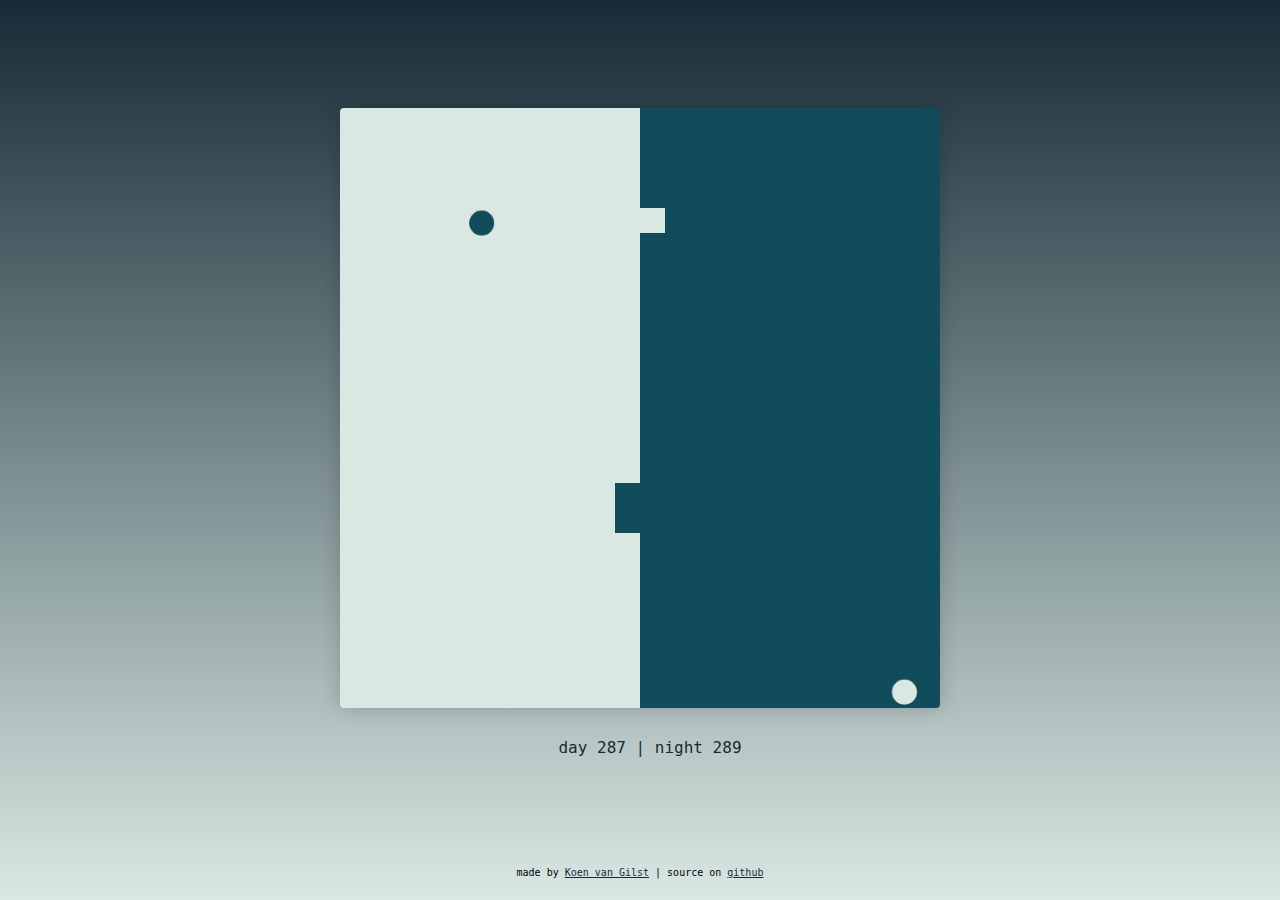
==== commit 224ffff3: "Merge remote-tracking branch 'original/main' into fix_bounce" ====
--- a/index.html
+++ b/index.html
@@ -35,7 +35,7 @@
         height: 100%;
       }
 
-      #pongCanvas {
+      canvas {
         display: block;
         border-radius: 4px;
         overflow: hidden;
@@ -80,6 +80,8 @@
 
   <script>
     // Source palette: https://twitter.com/AlexCristache/status/1738610343499157872
+    // Idea for Pong wars: https://twitter.com/nicolasdnl/status/1749715070928433161
+
     const colorPalette = {
       ArcticPowder: "#F1F6F4",
       MysticMint: "#D9E8E3",
@@ -89,15 +91,12 @@
       OceanicNoir: "#172B36",
     };
 
-    // Idea for Pong wars: https://twitter.com/nicolasdnl/status/1749715070928433161
-
     const canvas = document.getElementById("pongCanvas");
     const ctx = canvas.getContext("2d");
     const scoreElement = document.getElementById("score");
 
     const DAY_COLOR = colorPalette.MysticMint;
     const DAY_BALL_COLOR = colorPalette.NocturnalExpedition;
-
     const NIGHT_COLOR = colorPalette.NocturnalExpedition;
     const NIGHT_BALL_COLOR = colorPalette.MysticMint;
 
@@ -109,51 +108,60 @@
 
     // Use diameter to ensure each pixel around the circumference is checked at least once
     // Calculate next bigger power of 2 of diameter to ensure relevant angles (0, 1/4, 1/2, 3/4, 1, 5/4, 3/2, 7/4) are always checked
-    let anglePerPixel = getRoundedAngle(1 / Math.pow(2, Math.ceil(Math.log2(BALL_CIRCUMFERENCE))));
+    let anglePerPixel = 1 / Math.pow(2, Math.ceil(Math.log2(BALL_CIRCUMFERENCE)));
 
     const numSquaresX = canvas.width / SQUARE_SIZE;
     const numSquaresY = canvas.height / SQUARE_SIZE;
 
-    let squares = [];
-
-
-    let xDay = canvas.width / 4;
-    let yDay = canvas.height / 2;
-    let angleDay = 1.7; // radians [0, 2)
-
-    let dxDay = calculateDxFromAngle(angleDay);
-    let dyDay = calculateDyFromAngle(angleDay);
-
-    let xNight = 3 * canvas.width / 4;
-    let yNight = canvas.height / 2;
-    let angleNight = 0.8; // radians [0, 2)
-
-    let dxNight = calculateDxFromAngle(angleNight);
-    let dyNight = calculateDyFromAngle(angleNight);
-
-    let scoreNight = 0;
-    let scoreDay = 0;
+    const squares = [];
+
+    const scores = [];
+    scores[DAY_COLOR] = 0;
+    scores[NIGHT_COLOR] = 0;
+
+    const balls = [
+      {
+        x: canvas.width / 4,
+        y: canvas.height / 2,
+        angle: 1.7, // radians [0, 2)
+        color: DAY_COLOR,
+        ballColor: DAY_BALL_COLOR,
+      },
+      {
+        x: (canvas.width / 4) * 3,
+        y: canvas.height / 2,
+        angle: 0.8, // radians [0, 2)
+        color: NIGHT_COLOR,
+        ballColor: NIGHT_BALL_COLOR,
+      }
+    ];
+
+    balls.forEach((ball) => {
+      ball.dx = calculateDxFromAngle(ball.angle);
+      ball.dy = calculateDyFromAngle(ball.angle);
+    });
 
     let iteration = 0;
 
+    // Populate the fields, one half day, one half night
     for (let i = 0; i < numSquaresX; i++) {
       squares[i] = [];
       for (let j = 0; j < numSquaresY; j++) {
         if (i < numSquaresX / 2) {
           squares[i][j] = DAY_COLOR;
-          scoreDay++;
+          scores[DAY_COLOR]++;
         }
         else {
           squares[i][j] = NIGHT_COLOR;
-          scoreNight++;
-        }
-      }
-    }
-
-    function drawBall(x, y, color) {
+          scores[NIGHT_COLOR]++;
+        }
+      }
+    }
+
+    function drawBall(ball) {
       ctx.beginPath();
-      ctx.arc(x, y, BALL_RADIUS, 0, Math.PI * 2, false);
-      ctx.fillStyle = color;
+      ctx.arc(ball.x, ball.y, BALL_RADIUS, 0, Math.PI * 2, false);
+      ctx.fillStyle = ball.ballColor;
       ctx.fill();
       ctx.closePath();
     }
@@ -172,8 +180,8 @@
       }
     }
 
-    function calculateDistance(p1x, p1y, p2x, p2y) {
-      return Math.sqrt(Math.pow(p2x - p1x, 2) + Math.pow(p2y - p1y, 2));
+    function calculateDistance(p1, p2) {
+      return Math.sqrt(Math.pow(p2.x - p1.x, 2) + Math.pow(p2.y - p1.y, 2));
     }
 
     function getRoundedAngle(angle) {
@@ -188,7 +196,7 @@
       return Math.round(Math.sqrt(2) * Math.sin(angle * Math.PI) * 1_000_000) / 1_000_000;
     }
 
-    function isBallInSquare(sx, sy, xBall, yBall) {
+    function isAnyOtherBallInSquare(thisBall, square) {
       // If this ball and square   this is the exclusion zone.
       // ---bb------------------   ---------------------------
       // --bbbb-----------------   ---------------------------
@@ -202,49 +210,67 @@
       // -----------------------   --------######-------------
       // -----------------------   ---------------------------
 
-      let xSquare = sx * SQUARE_SIZE;
-      let ySquare = sy * SQUARE_SIZE;
-      let sxBall = Math.floor(xBall / SQUARE_SIZE);
-      let syBall = Math.floor(yBall / SQUARE_SIZE);
-
-      // Check if ball is inside square
-      if (sxBall === sx && syBall === sy) {
-        return true;
-      }
-
-      // Check if ball is more than one square away
-      if (Math.abs(sxBall - sx) > 1 || Math.abs(syBall - sy) > 1) {
-        return false;
-      }
-
-      // Check if ball is inside orthogonally neighboring square and closer than one radius to the according edge of this square
-      if (
-                  (sx - sxBall === 1 && xSquare - xBall <= BALL_RADIUS)                   // Left neighbor
-              ||  (sy - syBall === 1 && ySquare - yBall <= BALL_RADIUS)                   // Top neighbor
-              ||  (sxBall - sx === 1 && xBall - (xSquare + SQUARE_SIZE) <= BALL_RADIUS)   // Right neighbor
-              ||  (syBall - sy === 1 && yBall - (ySquare + SQUARE_SIZE) <= BALL_RADIUS)   // Bottom neighbor
-      ) {
-        return true;
-      }
-
-      // Ball must be in diagonally neighboring square
-      // Check if the distance to any of the corner points of the square is closer than the ball radius -> overlap
-      return calculateDistance(xBall, yBall, xSquare, ySquare) <= BALL_RADIUS
-              || calculateDistance(xBall, yBall, xSquare + SQUARE_SIZE, ySquare) <= BALL_RADIUS
-              || calculateDistance(xBall, yBall, xSquare, ySquare + SQUARE_SIZE) <= BALL_RADIUS
-              || calculateDistance(xBall, yBall, xSquare + SQUARE_SIZE, ySquare + SQUARE_SIZE) <= BALL_RADIUS;
-    }
-
-    function updateSquareAndBounce(x, y, dx, dy, angleOld, color, xOtherBall, yOtherBall) {
-      let dxUpdated = dx;
-      let dyUpdated = dy;
-      let angleUpdated = angleOld;
-
+      square.x = square.sx * SQUARE_SIZE;
+      square.y = square.sy * SQUARE_SIZE;
+
+      for (let i = 0; i < balls.length; i++) {
+        let ball = balls[i];
+
+        // Do not check this ball
+        if (ball.color === thisBall.color) continue;
+
+        ball.sx = Math.floor(ball.x / SQUARE_SIZE);
+        ball.sy = Math.floor(ball.y / SQUARE_SIZE);
+
+        // Check if ball is inside square
+        if (ball.sx === square.sx && ball.sy === square.sy) {
+          return true;
+        }
+
+        // Check if ball is more than one square away
+        if (Math.abs(ball.sx - square.sx) > 1 || Math.abs(ball.sy - square.sy) > 1) {
+          // is not in square -> check next ball
+          continue;
+        }
+
+        // Check if ball is inside orthogonally neighboring square and closer than one radius to the according edge of this square
+        if (
+                (square.sx - ball.sx === 1 && square.x - ball.x <= BALL_RADIUS)                   // Left neighbor
+                || (square.sy - ball.sy === 1 && square.y - ball.y <= BALL_RADIUS)                   // Top neighbor
+                || (ball.sx - square.sx === 1 && ball.x - (square.x + SQUARE_SIZE) <= BALL_RADIUS)   // Right neighbor
+                || (ball.sy - square.sy === 1 && ball.y - (square.y + SQUARE_SIZE) <= BALL_RADIUS)   // Bottom neighbor
+        ) {
+          return true;
+        }
+
+        // Ball must be in diagonally neighboring square
+        // Check if the distance to any of the corner points of the square is closer than the ball radius -> overlap
+        if (
+                calculateDistance(ball, square) <= BALL_RADIUS
+                || calculateDistance(ball, { x: square.x + SQUARE_SIZE, y: square.y }) <= BALL_RADIUS
+                || calculateDistance(ball, { x: square.x, y: square.y + SQUARE_SIZE }) <= BALL_RADIUS
+                || calculateDistance(ball, { x: square.x + SQUARE_SIZE, y: square.y + SQUARE_SIZE }) <= BALL_RADIUS
+        ) {
+          return true;
+        }
+      }
+
+      // No ball is in square
+      return false;
+    }
+
+    function updateSquareAndBounce(ball) {
+      let dxUpdated = ball.dx;
+      let dyUpdated = ball.dy;
+      let angleUpdated = ball.angle;
+
+      let angleCheck = 0;
       let angleCols = [];
+      let squaresToFlip = [];
 
       // Check multiple points around the ball's circumference
-      for (let angleCheck = 0; angleCheck < 2; angleCheck = getRoundedAngle(anglePerPixel + angleCheck)) {
-        let angleCheckDiff = angleOld - angleCheck;
+      for (let i = 0; angleCheck < 2; angleCheck = getRoundedAngle(++i * anglePerPixel)) {
+        let angleCheckDiff = ball.angle - angleCheck;
 
         // angles must be in range [0,2)
         if (Math.sign(angleCheckDiff) === -1) {
@@ -255,8 +281,8 @@
         if (angleCheckDiff >= 1 / 2 && angleCheckDiff <= 3 / 2) continue;
 
         // check is one out of circle
-        let xCheck = x + Math.cos(angleCheck * Math.PI) * BALL_RADIUS;
-        let yCheck = y + Math.sin(angleCheck * Math.PI) * BALL_RADIUS;
+        let xCheck = ball.x + Math.cos(angleCheck * Math.PI) * BALL_RADIUS;
+        let yCheck = ball.y + Math.sin(angleCheck * Math.PI) * BALL_RADIUS;
 
         // Depending on which side of the circle we are, we need to round decimal pixels either up or down
         // On left and top side of circle we need to reduce by one more to check potential next square.
@@ -273,21 +299,15 @@
           angleCols.push(angleCheck);
         }
 
-        let sxCheck = Math.floor(xCheck / SQUARE_SIZE);
-        let syCheck = Math.floor(yCheck / SQUARE_SIZE);
-
-        if (squares[sxCheck] && squares[sxCheck][syCheck] && squares[sxCheck][syCheck] !== color) {
-          // Only flip color if other ball is not inside square
-          if (!isBallInSquare(sxCheck, syCheck, xOtherBall, yOtherBall)) {
-            squares[sxCheck][syCheck] = color;
-            if (color === DAY_COLOR) {
-              scoreDay++;
-              scoreNight--;
-            }
-            else {
-              scoreNight++;
-              scoreDay--;
-            }
+        let square = {
+          sx: Math.floor(xCheck / SQUARE_SIZE),
+          sy: Math.floor(yCheck / SQUARE_SIZE)
+        }
+
+        if (squares[square.sx] && squares[square.sx][square.sy] && squares[square.sx][square.sy] !== ball.color) {
+          // Do not flip square if any other ball is inside square
+          if (!isAnyOtherBallInSquare(ball, square)) {
+            squaresToFlip.push(square);
           }
           angleCols.push(angleCheck);
         }
@@ -295,67 +315,90 @@
 
       if (angleCols.length >= 1) {
         // Determine bounce direction based on the collision angle
-        let angleIncidentMirrored, angleColDiff, angleReflection;
-        let angleIncident = angleOld;
-
+        let angleReflection;
+
+        // Multiple collisions must be combined by their mean difference
+        let angleColsSum = 0;
         for (let i = 0; i < angleCols.length; i++) {
-          angleIncidentMirrored = angleIncident + 1;
-          angleColDiff = 2 - (angleIncidentMirrored - angleCols[i]);
-          angleReflection = angleCols[i] + angleColDiff;
-
-          // angles must be in range [0,2)
-          if (angleReflection >= 2) {
-            angleReflection -= 2;
+          let angleCol = angleCols[i];
+          if (ball.angle < 0.5 && angleCol >= 1) {
+            angleCol -= 2;
           }
-          else if (angleReflection < 0) {
-            angleReflection += 2;
+          else if (ball.angle >= 1.5 && angleCol < 1) {
+            angleCol += 2;
           }
-
-          // if more than one collision is detected -> calculated reflection winkel of first collision is incident winkel of second collision
-          angleIncident = angleReflection;
-        }
-
-        angleUpdated = getRoundedAngle(angleReflection);
+          angleColsSum += angleCol;
+        }
+
+        let angleColsMean = getRoundedAngle(angleColsSum / angleCols.length);
+        let angleDiffsMean = getRoundedAngle(angleColsMean - ball.angle);
+
+        let angleColsInverted = angleColsMean + 1;
+
+        // angles must be in range [0,2)
+        if (angleColsInverted >= 2) {
+          angleColsInverted -= 2;
+        }
+
+        angleReflection = getRoundedAngle(angleColsInverted + angleDiffsMean);
+
+        // angles must be in range [0,2)
+        while (angleReflection >= 2) {
+          angleReflection -= 2;
+        }
+
+        while (angleReflection < 0) {
+          angleReflection += 2;
+        }
+
+        angleUpdated = angleReflection;
         dxUpdated = calculateDxFromAngle(angleUpdated);
         dyUpdated = calculateDyFromAngle(angleUpdated);
       }
 
-      return { dx: dxUpdated, dy: dyUpdated, angle: angleUpdated };
+      // flip square color and change scores
+      for (let i = 0; i < squaresToFlip.length; i++) {
+        const oldColor = squares[squaresToFlip[i].sx][squaresToFlip[i].sy];
+
+        // ensure each square is only flipped once
+        if (oldColor === ball.color) continue;
+
+        squares[squaresToFlip[i].sx][squaresToFlip[i].sy] = ball.color;
+
+        scores[ball.color]++;
+        scores[oldColor]--;
+      }
+
+      ball.dx = dxUpdated;
+      ball.dy = dyUpdated;
+      ball.angle = angleUpdated;
     }
 
     function updateScoreElement() {
-      scoreElement.textContent = `day ${scoreDay} | night ${scoreNight}`;
+      scoreElement.textContent = `day ${scores[DAY_COLOR]} | night ${scores[NIGHT_COLOR]}`;
     }
 
     function draw() {
       ctx.clearRect(0, 0, canvas.width, canvas.height);
+
+      updateScoreElement();
+
       drawSquares();
 
-      drawBall(xDay, yDay, DAY_BALL_COLOR);
-      drawBall(xNight, yNight, NIGHT_BALL_COLOR);
+      balls.forEach((ball) => {
+        drawBall(ball);
+      });
 
       for (let step = 0; step < SPEED; step++) {
-        let bounceDay = updateSquareAndBounce(xDay, yDay, dxDay, dyDay, angleDay, DAY_COLOR, xNight, yNight);
-        dxDay = bounceDay.dx;
-        dyDay = bounceDay.dy;
-        angleDay = bounceDay.angle;
-
-        xDay += dxDay;
-        yDay += dyDay;
-
-        let bounceNight = updateSquareAndBounce(xNight, yNight, dxNight, dyNight, angleNight, NIGHT_COLOR, xDay, yDay);
-        dxNight = bounceNight.dx;
-        dyNight = bounceNight.dy;
-        angleNight = bounceNight.angle;
-
-        xNight += dxNight;
-        yNight += dyNight;
+        balls.forEach((ball) => {
+          updateSquareAndBounce(ball);
+          ball.x += ball.dx;
+          ball.y += ball.dy;
+        });
       }
 
       iteration++;
       if (iteration % 1_000 === 0) console.log("iteration", iteration);
-
-      updateScoreElement();
 
       requestAnimationFrame(draw);
     }
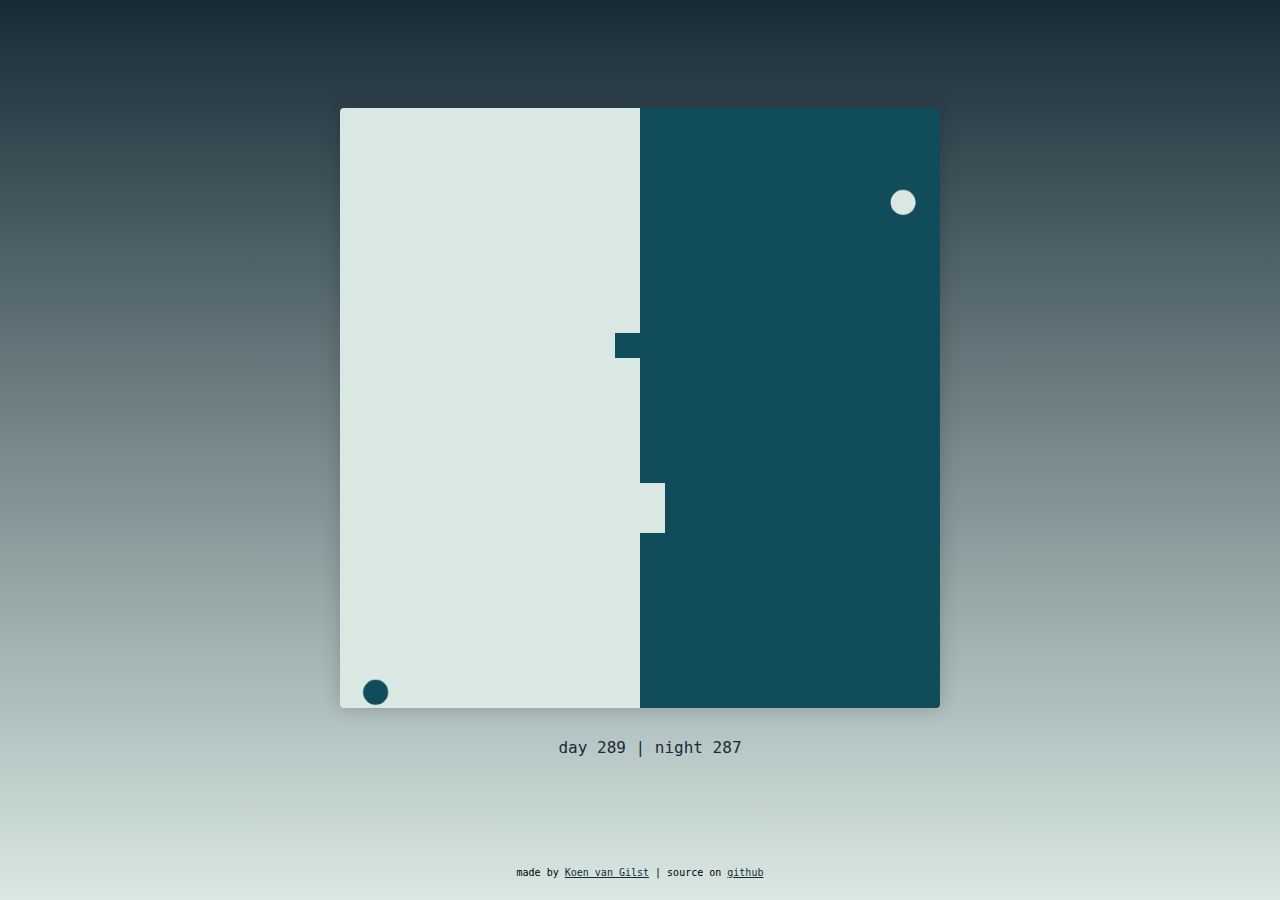
==== commit 5cafaa28: "Merge 6bb2494195016177150a9e2f1113427543be804c into dba4d764cf67dd0b4e9ed296fd0a5e34261ebe6d" ====
--- a/index.html
+++ b/index.html
@@ -72,7 +72,9 @@
       <canvas id="pongCanvas" width="720" height="720"></canvas>
       <div id="score"></div>
       <p id="made">
-        made by <a href="https://koenvangilst.nl">Koen van Gilst</a> | source on
+        made by
+        <a href="https://koenvangilst.nl/labs/pong-wars">Koen van Gilst</a> |
+        source on
         <a href="https://github.com/vnglst/pong-wars">github</a>
       </p>
     </div>
@@ -113,35 +115,11 @@
     const numSquaresX = canvas.width / SQUARE_SIZE;
     const numSquaresY = canvas.height / SQUARE_SIZE;
 
-    const squares = [];
-
     const scores = [];
     scores[DAY_COLOR] = 0;
     scores[NIGHT_COLOR] = 0;
 
-    const balls = [
-      {
-        x: canvas.width / 4,
-        y: canvas.height / 2,
-        angle: 1.7, // radians [0, 2)
-        color: DAY_COLOR,
-        ballColor: DAY_BALL_COLOR,
-      },
-      {
-        x: (canvas.width / 4) * 3,
-        y: canvas.height / 2,
-        angle: 0.8, // radians [0, 2)
-        color: NIGHT_COLOR,
-        ballColor: NIGHT_BALL_COLOR,
-      }
-    ];
-
-    balls.forEach((ball) => {
-      ball.dx = calculateDxFromAngle(ball.angle);
-      ball.dy = calculateDyFromAngle(ball.angle);
-    });
-
-    let iteration = 0;
+    const squares = [];
 
     // Populate the fields, one half day, one half night
     for (let i = 0; i < numSquaresX; i++) {
@@ -157,6 +135,30 @@
         }
       }
     }
+
+    const balls = [
+      {
+        x: canvas.width / 4,
+        y: canvas.height / 2,
+        angle: 2 * Math.random() / 3 - 1 / 3, // radians [-1/3, 1/3)
+        color: DAY_COLOR,
+        ballColor: DAY_BALL_COLOR,
+      },
+      {
+        x: (canvas.width / 4) * 3,
+        y: canvas.height / 2,
+        angle: 2 * Math.random() / 3 - 1 / 3 + 1, // radians [2/3, 4/3)
+        color: NIGHT_COLOR,
+        ballColor: NIGHT_BALL_COLOR,
+      }
+    ];
+
+    balls.forEach((ball) => {
+      ball.dx = calculateDxFromAngle(ball.angle);
+      ball.dy = calculateDyFromAngle(ball.angle);
+    });
+
+    let iteration = 0;
 
     function drawBall(ball) {
       ctx.beginPath();
@@ -259,6 +261,44 @@
       return false;
     }
 
+    function nearSquareCandidateOrBorder(ball) {
+      let ballSquare = {
+        sx: Math.floor(ball.x / SQUARE_SIZE),
+        sy: Math.floor(ball.y / SQUARE_SIZE)
+      };
+
+      // only next squares in direction of travel are candidates
+      let possibleSquares = [];
+      possibleSquares.push({
+        sx: ballSquare.sx + Math.sign(ball.dx),
+        sy: ballSquare.sy,
+      });
+      possibleSquares.push({
+        sx: ballSquare.sx,
+        sy: ballSquare.sy + Math.sign(ball.dy),
+      });
+      possibleSquares.push({
+        sx: ballSquare.sx + Math.sign(ball.dx),
+        sy: ballSquare.sy + Math.sign(ball.dy),
+      });
+
+      for (let i = 0; i < possibleSquares.length; i++) {
+        let square = possibleSquares[i];
+
+        // check if square is out of border
+        if (!squares[square.sx] || !squares[square.sx][square.sy]){
+          return true;
+        }
+
+        // check if square is of other color
+        if (squares[square.sx][square.sy] !== ball.color) {
+          return true;
+        }
+      }
+
+      return false;
+    }
+
     function updateSquareAndBounce(ball) {
       let dxUpdated = ball.dx;
       let dyUpdated = ball.dy;
@@ -281,33 +321,33 @@
         if (angleCheckDiff >= 1 / 2 && angleCheckDiff <= 3 / 2) continue;
 
         // check is one out of circle
-        let xCheck = ball.x + Math.cos(angleCheck * Math.PI) * BALL_RADIUS;
-        let yCheck = ball.y + Math.sin(angleCheck * Math.PI) * BALL_RADIUS;
+        let check = {
+          x: ball.x + Math.cos(angleCheck * Math.PI) * BALL_RADIUS,
+          y: ball.y + Math.sin(angleCheck * Math.PI) * BALL_RADIUS
+        };
 
         // Depending on which side of the circle we are, we need to round decimal pixels either up or down
         // On left and top side of circle we need to reduce by one more to check potential next square.
-        xCheck = angleCheck >= 1 / 2 && angleCheck < 3 / 2
-                ? Math.ceil(xCheck) - 1
-                : Math.floor(xCheck);
-
-        yCheck = angleCheck >= 1 && angleCheck < 2
-                ? Math.ceil(yCheck) - 1
-                : Math.floor(yCheck);
+        check.x = angleCheck >= 1 / 2 && angleCheck < 3 / 2
+                ? Math.ceil(check.x) - 1
+                : Math.floor(check.x);
+
+        check.y = angleCheck >= 1 && angleCheck < 2
+                ? Math.ceil(check.y) - 1
+                : Math.floor(check.y);
 
         // boundary collision
-        if (xCheck < 0 || xCheck >= canvas.width || yCheck < 0 || yCheck >= canvas.height) {
+        if (check.x < 0 || check.x >= canvas.width || check.y < 0 || check.y >= canvas.height) {
           angleCols.push(angleCheck);
         }
 
-        let square = {
-          sx: Math.floor(xCheck / SQUARE_SIZE),
-          sy: Math.floor(yCheck / SQUARE_SIZE)
-        }
-
-        if (squares[square.sx] && squares[square.sx][square.sy] && squares[square.sx][square.sy] !== ball.color) {
+        check.sx = Math.floor(check.x / SQUARE_SIZE);
+        check.sy = Math.floor(check.y / SQUARE_SIZE);
+
+        if (squares[check.sx] && squares[check.sx][check.sy] && squares[check.sx][check.sy] !== ball.color) {
           // Do not flip square if any other ball is inside square
-          if (!isAnyOtherBallInSquare(ball, square)) {
-            squaresToFlip.push(square);
+          if (!isAnyOtherBallInSquare(ball, check)) {
+            squaresToFlip.push(check);
           }
           angleCols.push(angleCheck);
         }
@@ -391,7 +431,9 @@
 
       for (let step = 0; step < SPEED; step++) {
         balls.forEach((ball) => {
-          updateSquareAndBounce(ball);
+          if (nearSquareCandidateOrBorder(ball)) {
+            updateSquareAndBounce(ball);
+          }
           ball.x += ball.dx;
           ball.y += ball.dy;
         });
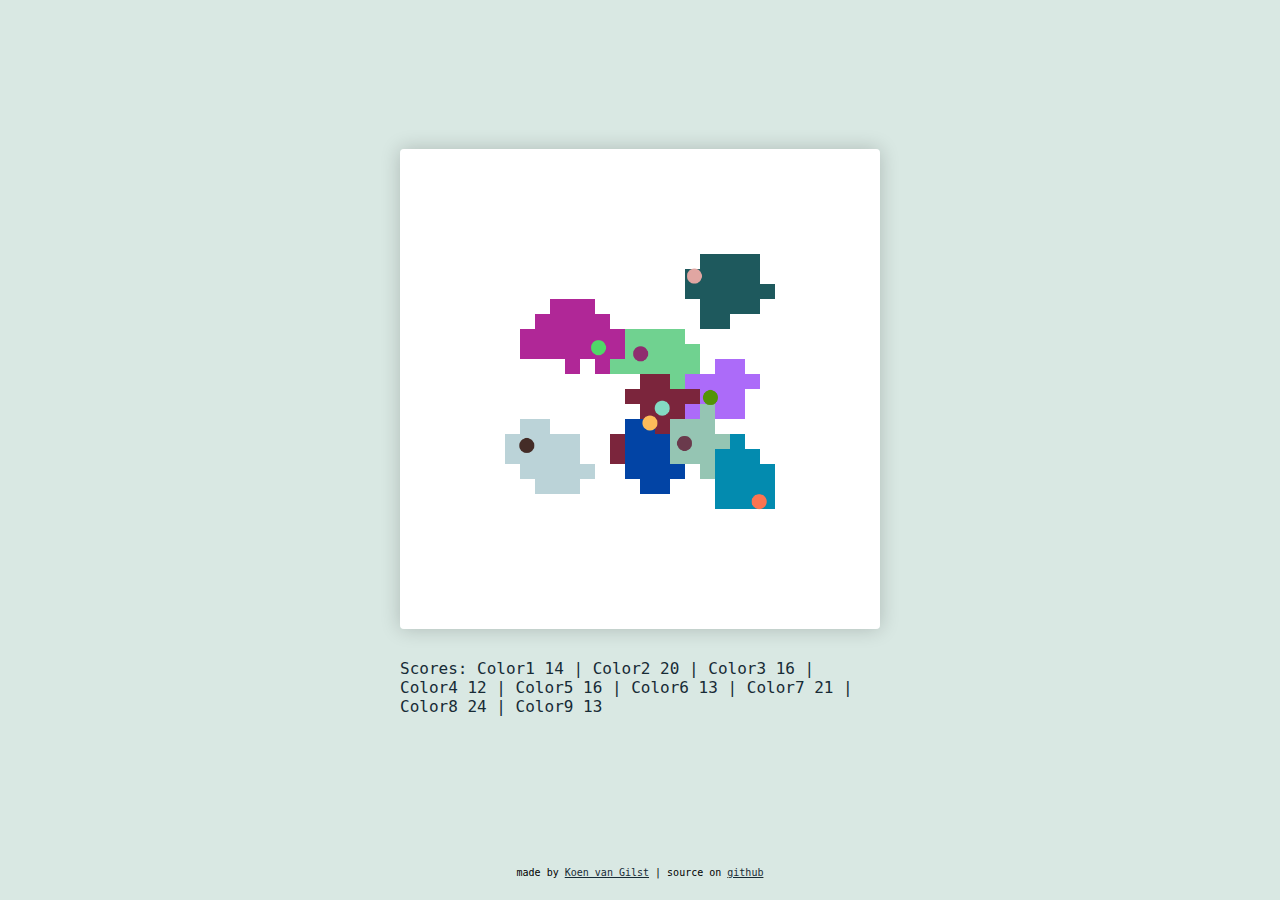
==== commit e69c4260: "Initial commit" ====
--- a/index.html
+++ b/index.html
@@ -1,450 +1,192 @@
 <!DOCTYPE html>
 <html>
-  <head>
+<head>
     <meta name="viewport" content="width=device-width, initial-scale=1" />
     <title>Pong wars | Koen van Gilst</title>
-    <meta
-      name="description"
-      content="The eternal battle between day and night, good and bad. Written in JavaScript with some HTML & CSS in one index.html. Feel free to reuse the code and create your own version."
-    />
-    <link rel="canonical" href="https://pong-wars.koenvangilst.nl/" />
-    <link rel="author" href="https://koenvangilst.nl" />
-    <meta name="theme-color" content="#172B36" />
-    <meta name="creator" content="Koen van Gilst" />
     <style>
-      html {
-        height: 100%;
-      }
+        html, body {
+            height: 100%;
+            margin: 0;
+            display: flex;
+            justify-content: center;
+            align-items: center;
+            background: #D9E8E3;
+        }
+        #container {
+            display: flex;
+            align-items: center;
+            flex-direction: column;
+            width: min(70vh, 80%);
+            max-width: 600px;
+            height: 100%;
+        }
+        canvas {
+            display: block;
+            border-radius: 4px;
+            overflow: hidden;
+            width: 100%;
+            margin-top: auto;
+            box-shadow: 0 0 20px rgba(0, 0, 0, 0.2);
+        }
+        #score {
+            font-family: monospace;
+            margin-top: 30px;
+            font-size: 16px;
+            color: #172B36;
+        }
+        #made {
+            text-align: center;
+            line-height: 1.5;
+            font-family: monospace;
+            margin-top: auto;
+            margin-bottom: 20px;
+            font-size: 10px;
+        }
+        #made a {
+            color: #172B36;
+        }
+    </style>
+</head>
+<body>
+    <div id="container">
+        <canvas id="pongCanvas" width="800" height="800"></canvas>
+        <div id="score"></div>
+        <p id="made">
+            made by
+            <a href="https://koenvangilst.nl/labs/pong-wars">Koen van Gilst</a> |
+            source on
+            <a href="https://github.com/vnglst/pong-wars">github</a>
+        </p>
+    </div>
+    <script>
+        const canvas = document.getElementById("pongCanvas");
+        const ctx = canvas.getContext("2d");
+        const scoreElement = document.getElementById("score");
 
-      body {
-        height: 100%;
-        margin: 0;
-        padding: 0;
-        display: flex;
-        justify-content: center;
-        align-items: center;
-        background: linear-gradient(to bottom, #172b36 0%, #d9e8e3 100%);
-      }
+        const SQUARE_SIZE = 25;
+        const MIN_SPEED = 4;
+        const MAX_SPEED = 10;
+        const NUM_BALLS = 9;
 
-      #container {
-        display: flex;
-        align-items: center;
-        flex-direction: column;
-        width: min(70vh, 80%);
-        max-width: 600px;
-        height: 100%;
-      }
+        const numSquaresX = canvas.width / SQUARE_SIZE;
+        const numSquaresY = canvas.height / SQUARE_SIZE;
 
-      canvas {
-        display: block;
-        border-radius: 4px;
-        overflow: hidden;
-        width: 100%;
-        margin-top: auto;
-        box-shadow: 0 0 20px rgba(0, 0, 0, 0.2);
-      }
+        let scores = Array(NUM_BALLS.length).fill(0);
 
-      #score {
-        font-family: monospace;
-        margin-top: 30px;
-        font-size: 16px;
-        padding-left: 20px;
-        color: #172b36;
-      }
+        const squares = Array.from({ length: numSquaresX }, () => Array(numSquaresY).fill("#FFFFFF"));
 
-      #made {
-        text-align: center;
-        line-height: 1.5;
-        font-family: monospace;
-        margin-top: auto;
-        margin-bottom: 20px;
-        font-size: 10px;
-      }
+        const balls = Array.from({ length: NUM_BALLS }, () => {
+            const ballColor = getRandomColor();
+            return {
+                x: Math.random() * canvas.width / 2 + canvas.width / 4,
+                y: Math.random() * canvas.height / 2 + canvas.height / 4,
+                dx: (Math.random() * (MAX_SPEED - MIN_SPEED) + MIN_SPEED) * (Math.random() < 0.5 ? -1 : 1),
+                dy: (Math.random() * (MAX_SPEED - MIN_SPEED) + MIN_SPEED) * (Math.random() < 0.5 ? -1 : 1),
+                ballColor: ballColor,
+                reverseColor: colorPaletteInverted(ballColor),
+            };
+        });
 
-      #made a {
-        color: #172b36;
-      }
-    </style>
-  </head>
-
-  <body>
-    <div id="container">
-      <canvas id="pongCanvas" width="720" height="720"></canvas>
-      <div id="score"></div>
-      <p id="made">
-        made by
-        <a href="https://koenvangilst.nl/labs/pong-wars">Koen van Gilst</a> |
-        source on
-        <a href="https://github.com/vnglst/pong-wars">github</a>
-      </p>
-    </div>
-  </body>
-
-  <script>
-    // Source palette: https://twitter.com/AlexCristache/status/1738610343499157872
-    // Idea for Pong wars: https://twitter.com/nicolasdnl/status/1749715070928433161
-
-    const colorPalette = {
-      ArcticPowder: "#F1F6F4",
-      MysticMint: "#D9E8E3",
-      Forsythia: "#FFC801",
-      DeepSaffron: "#FF9932",
-      NocturnalExpedition: "#114C5A",
-      OceanicNoir: "#172B36",
-    };
-
-    const canvas = document.getElementById("pongCanvas");
-    const ctx = canvas.getContext("2d");
-    const scoreElement = document.getElementById("score");
-
-    const DAY_COLOR = colorPalette.MysticMint;
-    const DAY_BALL_COLOR = colorPalette.NocturnalExpedition;
-    const NIGHT_COLOR = colorPalette.NocturnalExpedition;
-    const NIGHT_BALL_COLOR = colorPalette.MysticMint;
-
-    const SPEED = 10;
-    const SQUARE_SIZE = 30; // must be an even integer and a factor of the canvas size
-
-    const BALL_RADIUS = SQUARE_SIZE / 2;
-    const BALL_CIRCUMFERENCE = 2 * Math.PI * BALL_RADIUS;
-
-    // Use diameter to ensure each pixel around the circumference is checked at least once
-    // Calculate next bigger power of 2 of diameter to ensure relevant angles (0, 1/4, 1/2, 3/4, 1, 5/4, 3/2, 7/4) are always checked
-    let anglePerPixel = 1 / Math.pow(2, Math.ceil(Math.log2(BALL_CIRCUMFERENCE)));
-
-    const numSquaresX = canvas.width / SQUARE_SIZE;
-    const numSquaresY = canvas.height / SQUARE_SIZE;
-
-    const scores = [];
-    scores[DAY_COLOR] = 0;
-    scores[NIGHT_COLOR] = 0;
-
-    const squares = [];
-
-    // Populate the fields, one half day, one half night
-    for (let i = 0; i < numSquaresX; i++) {
-      squares[i] = [];
-      for (let j = 0; j < numSquaresY; j++) {
-        if (i < numSquaresX / 2) {
-          squares[i][j] = DAY_COLOR;
-          scores[DAY_COLOR]++;
-        }
-        else {
-          squares[i][j] = NIGHT_COLOR;
-          scores[NIGHT_COLOR]++;
-        }
-      }
-    }
-
-    const balls = [
-      {
-        x: canvas.width / 4,
-        y: canvas.height / 2,
-        angle: 2 * Math.random() / 3 - 1 / 3, // radians [-1/3, 1/3)
-        color: DAY_COLOR,
-        ballColor: DAY_BALL_COLOR,
-      },
-      {
-        x: (canvas.width / 4) * 3,
-        y: canvas.height / 2,
-        angle: 2 * Math.random() / 3 - 1 / 3 + 1, // radians [2/3, 4/3)
-        color: NIGHT_COLOR,
-        ballColor: NIGHT_BALL_COLOR,
-      }
-    ];
-
-    balls.forEach((ball) => {
-      ball.dx = calculateDxFromAngle(ball.angle);
-      ball.dy = calculateDyFromAngle(ball.angle);
-    });
-
-    let iteration = 0;
-
-    function drawBall(ball) {
-      ctx.beginPath();
-      ctx.arc(ball.x, ball.y, BALL_RADIUS, 0, Math.PI * 2, false);
-      ctx.fillStyle = ball.ballColor;
-      ctx.fill();
-      ctx.closePath();
-    }
-
-    function drawSquares() {
-      for (let i = 0; i < numSquaresX; i++) {
-        for (let j = 0; j < numSquaresY; j++) {
-          ctx.fillStyle = squares[i][j];
-          ctx.fillRect(
-            i * SQUARE_SIZE,
-            j * SQUARE_SIZE,
-            SQUARE_SIZE,
-            SQUARE_SIZE
-          );
-        }
-      }
-    }
-
-    function calculateDistance(p1, p2) {
-      return Math.sqrt(Math.pow(p2.x - p1.x, 2) + Math.pow(p2.y - p1.y, 2));
-    }
-
-    function getRoundedAngle(angle) {
-      return Math.round(1_000_000 * angle) / 1_000_000;
-    }
-
-    function calculateDxFromAngle(angle) {
-      return Math.round(Math.sqrt(2) * Math.cos(angle * Math.PI) * 1_000_000) / 1_000_000;
-    }
-
-    function calculateDyFromAngle(angle) {
-      return Math.round(Math.sqrt(2) * Math.sin(angle * Math.PI) * 1_000_000) / 1_000_000;
-    }
-
-    function isAnyOtherBallInSquare(thisBall, square) {
-      // If this ball and square   this is the exclusion zone.
-      // ---bb------------------   ---------------------------
-      // --bbbb-----------------   ---------------------------
-      // --bbbb-----------------   --------######-------------
-      // ---bb------------------   -------########------------
-      // ---------ssss----------   -------##ssss##------------
-      // ---------ssss----------   -------##ssss##------------
-      // ---------ssss----------   -------##ssss##------------
-      // ---------ssss----------   -------##ssss##------------
-      // -----------------------   -------########------------
-      // -----------------------   --------######-------------
-      // -----------------------   ---------------------------
-
-      square.x = square.sx * SQUARE_SIZE;
-      square.y = square.sy * SQUARE_SIZE;
-
-      for (let i = 0; i < balls.length; i++) {
-        let ball = balls[i];
-
-        // Do not check this ball
-        if (ball.color === thisBall.color) continue;
-
-        ball.sx = Math.floor(ball.x / SQUARE_SIZE);
-        ball.sy = Math.floor(ball.y / SQUARE_SIZE);
-
-        // Check if ball is inside square
-        if (ball.sx === square.sx && ball.sy === square.sy) {
-          return true;
+        function getRandomColor() {
+            const letters = '0123456789ABCDEF';
+            let color = '#';
+            for (let i = 0; i < 6; i++) {
+                color += letters[Math.floor(Math.random() * 16)];
+            }
+            return color;
         }
 
-        // Check if ball is more than one square away
-        if (Math.abs(ball.sx - square.sx) > 1 || Math.abs(ball.sy - square.sy) > 1) {
-          // is not in square -> check next ball
-          continue;
+        function colorPaletteInverted(color) {
+            const hex = color.substring(1);
+            const rgb = parseInt(hex, 16);
+            const invertedRgb = 0xFFFFFF ^ rgb;
+            return `#${("000000" + invertedRgb.toString(16)).slice(-6)}`;
         }
 
-        // Check if ball is inside orthogonally neighboring square and closer than one radius to the according edge of this square
-        if (
-                (square.sx - ball.sx === 1 && square.x - ball.x <= BALL_RADIUS)                   // Left neighbor
-                || (square.sy - ball.sy === 1 && square.y - ball.y <= BALL_RADIUS)                   // Top neighbor
-                || (ball.sx - square.sx === 1 && ball.x - (square.x + SQUARE_SIZE) <= BALL_RADIUS)   // Right neighbor
-                || (ball.sy - square.sy === 1 && ball.y - (square.y + SQUARE_SIZE) <= BALL_RADIUS)   // Bottom neighbor
-        ) {
-          return true;
+        function drawBall(ball) {
+            ctx.beginPath();
+            ctx.arc(ball.x, ball.y, SQUARE_SIZE / 2, 0, Math.PI * 2, false);
+            ctx.fillStyle = ball.ballColor;
+            ctx.fill();
+            ctx.closePath();
         }
 
-        // Ball must be in diagonally neighboring square
-        // Check if the distance to any of the corner points of the square is closer than the ball radius -> overlap
-        if (
-                calculateDistance(ball, square) <= BALL_RADIUS
-                || calculateDistance(ball, { x: square.x + SQUARE_SIZE, y: square.y }) <= BALL_RADIUS
-                || calculateDistance(ball, { x: square.x, y: square.y + SQUARE_SIZE }) <= BALL_RADIUS
-                || calculateDistance(ball, { x: square.x + SQUARE_SIZE, y: square.y + SQUARE_SIZE }) <= BALL_RADIUS
-        ) {
-          return true;
-        }
-      }
+        function drawSquares() {
+            scores.fill(0);
 
-      // No ball is in square
-      return false;
-    }
-
-    function nearSquareCandidateOrBorder(ball) {
-      let ballSquare = {
-        sx: Math.floor(ball.x / SQUARE_SIZE),
-        sy: Math.floor(ball.y / SQUARE_SIZE)
-      };
-
-      // only next squares in direction of travel are candidates
-      let possibleSquares = [];
-      possibleSquares.push({
-        sx: ballSquare.sx + Math.sign(ball.dx),
-        sy: ballSquare.sy,
-      });
-      possibleSquares.push({
-        sx: ballSquare.sx,
-        sy: ballSquare.sy + Math.sign(ball.dy),
-      });
-      possibleSquares.push({
-        sx: ballSquare.sx + Math.sign(ball.dx),
-        sy: ballSquare.sy + Math.sign(ball.dy),
-      });
-
-      for (let i = 0; i < possibleSquares.length; i++) {
-        let square = possibleSquares[i];
-
-        // check if square is out of border
-        if (!squares[square.sx] || !squares[square.sx][square.sy]){
-          return true;
+            for (let i = 0; i < numSquaresX; i++) {
+                for (let j = 0; j < numSquaresY; j++) {
+                    ctx.fillStyle = squares[i][j];
+                    ctx.fillRect(i * SQUARE_SIZE, j * SQUARE_SIZE, SQUARE_SIZE, SQUARE_SIZE);
+                    balls.forEach((ball, index) => {
+                        if (squares[i][j] === ball.reverseColor) scores[index]++;
+                    });
+                }
+            }
         }
 
-        // check if square is of other color
-        if (squares[square.sx][square.sy] !== ball.color) {
-          return true;
-        }
-      }
+        function checkSquareCollision(ball) {
+            for (let angle = 0; angle < Math.PI * 2; angle += Math.PI / 4) {
+                const checkX = ball.x + Math.cos(angle) * (SQUARE_SIZE / 2);
+                const checkY = ball.y + Math.sin(angle) * (SQUARE_SIZE / 2);
 
-      return false;
-    }
+                const i = Math.floor(checkX / SQUARE_SIZE);
+                const j = Math.floor(checkY / SQUARE_SIZE);
 
-    function updateSquareAndBounce(ball) {
-      let dxUpdated = ball.dx;
-      let dyUpdated = ball.dy;
-      let angleUpdated = ball.angle;
+                if (i >= 0 && i < numSquaresX && j >= 0 && j < numSquaresY) {
+                    if (squares[i][j] !== ball.reverseColor) {
+                        squares[i][j] = ball.reverseColor;
 
-      let angleCheck = 0;
-      let angleCols = [];
-      let squaresToFlip = [];
-
-      // Check multiple points around the ball's circumference
-      for (let i = 0; angleCheck < 2; angleCheck = getRoundedAngle(++i * anglePerPixel)) {
-        let angleCheckDiff = ball.angle - angleCheck;
-
-        // angles must be in range [0,2)
-        if (Math.sign(angleCheckDiff) === -1) {
-          angleCheckDiff += 2;
+                        if (Math.abs(Math.cos(angle)) > Math.abs(Math.sin(angle))) {
+                            ball.dx = -ball.dx;
+                        } else {
+                            ball.dy = -ball.dy;
+                        }
+                    }
+                }
+            }
         }
 
-        // Only check angles in vector direction
-        if (angleCheckDiff >= 1 / 2 && angleCheckDiff <= 3 / 2) continue;
-
-        // check is one out of circle
-        let check = {
-          x: ball.x + Math.cos(angleCheck * Math.PI) * BALL_RADIUS,
-          y: ball.y + Math.sin(angleCheck * Math.PI) * BALL_RADIUS
-        };
-
-        // Depending on which side of the circle we are, we need to round decimal pixels either up or down
-        // On left and top side of circle we need to reduce by one more to check potential next square.
-        check.x = angleCheck >= 1 / 2 && angleCheck < 3 / 2
-                ? Math.ceil(check.x) - 1
-                : Math.floor(check.x);
-
-        check.y = angleCheck >= 1 && angleCheck < 2
-                ? Math.ceil(check.y) - 1
-                : Math.floor(check.y);
-
-        // boundary collision
-        if (check.x < 0 || check.x >= canvas.width || check.y < 0 || check.y >= canvas.height) {
-          angleCols.push(angleCheck);
+        function checkBoundaryCollision(ball) {
+            if (ball.x + ball.dx > canvas.width - SQUARE_SIZE / 2 || ball.x + ball.dx < SQUARE_SIZE / 2) {
+                ball.dx = -ball.dx;
+            }
+            if (ball.y + ball.dy > canvas.height - SQUARE_SIZE / 2 || ball.y + ball.dy < SQUARE_SIZE / 2) {
+                ball.dy = -ball.dy;
+            }
         }
 
-        check.sx = Math.floor(check.x / SQUARE_SIZE);
-        check.sy = Math.floor(check.y / SQUARE_SIZE);
+        function addRandomness(ball) {
+            ball.dx += Math.random() * 0.01 - 0.005;
+            ball.dy += Math.random() * 0.01 - 0.005;
 
-        if (squares[check.sx] && squares[check.sx][check.sy] && squares[check.sx][check.sy] !== ball.color) {
-          // Do not flip square if any other ball is inside square
-          if (!isAnyOtherBallInSquare(ball, check)) {
-            squaresToFlip.push(check);
-          }
-          angleCols.push(angleCheck);
-        }
-      }
+            ball.dx = Math.min(Math.max(ball.dx, -MAX_SPEED), MAX_SPEED);
+            ball.dy = Math.min(Math.max(ball.dy, -MAX_SPEED), MAX_SPEED);
 
-      if (angleCols.length >= 1) {
-        // Determine bounce direction based on the collision angle
-        let angleReflection;
-
-        // Multiple collisions must be combined by their mean difference
-        let angleColsSum = 0;
-        for (let i = 0; i < angleCols.length; i++) {
-          let angleCol = angleCols[i];
-          if (ball.angle < 0.5 && angleCol >= 1) {
-            angleCol -= 2;
-          }
-          else if (ball.angle >= 1.5 && angleCol < 1) {
-            angleCol += 2;
-          }
-          angleColsSum += angleCol;
+            if (Math.abs(ball.dx) < MIN_SPEED) ball.dx = ball.dx > 0 ? MIN_SPEED : -MIN_SPEED;
+            if (Math.abs(ball.dy) < MIN_SPEED) ball.dy = ball.dy > 0 ? MIN_SPEED : -MIN_SPEED;
         }
 
-        let angleColsMean = getRoundedAngle(angleColsSum / angleCols.length);
-        let angleDiffsMean = getRoundedAngle(angleColsMean - ball.angle);
+        function draw() {
+            ctx.clearRect(0, 0, canvas.width, canvas.height);
+            drawSquares();
 
-        let angleColsInverted = angleColsMean + 1;
+            scoreElement.textContent = `Scores: ${scores.map((score, index) => `Color${index + 1} ${score}`).join(' | ')}`;
 
-        // angles must be in range [0,2)
-        if (angleColsInverted >= 2) {
-          angleColsInverted -= 2;
+            balls.forEach((ball) => {
+                drawBall(ball);
+                checkSquareCollision(ball);
+                checkBoundaryCollision(ball);
+                ball.x += ball.dx;
+                ball.y += ball.dy;
+
+                addRandomness(ball);
+            });
+
+            requestAnimationFrame(draw);
         }
 
-        angleReflection = getRoundedAngle(angleColsInverted + angleDiffsMean);
-
-        // angles must be in range [0,2)
-        while (angleReflection >= 2) {
-          angleReflection -= 2;
-        }
-
-        while (angleReflection < 0) {
-          angleReflection += 2;
-        }
-
-        angleUpdated = angleReflection;
-        dxUpdated = calculateDxFromAngle(angleUpdated);
-        dyUpdated = calculateDyFromAngle(angleUpdated);
-      }
-
-      // flip square color and change scores
-      for (let i = 0; i < squaresToFlip.length; i++) {
-        const oldColor = squares[squaresToFlip[i].sx][squaresToFlip[i].sy];
-
-        // ensure each square is only flipped once
-        if (oldColor === ball.color) continue;
-
-        squares[squaresToFlip[i].sx][squaresToFlip[i].sy] = ball.color;
-
-        scores[ball.color]++;
-        scores[oldColor]--;
-      }
-
-      ball.dx = dxUpdated;
-      ball.dy = dyUpdated;
-      ball.angle = angleUpdated;
-    }
-
-    function updateScoreElement() {
-      scoreElement.textContent = `day ${scores[DAY_COLOR]} | night ${scores[NIGHT_COLOR]}`;
-    }
-
-    function draw() {
-      ctx.clearRect(0, 0, canvas.width, canvas.height);
-
-      updateScoreElement();
-
-      drawSquares();
-
-      balls.forEach((ball) => {
-        drawBall(ball);
-      });
-
-      for (let step = 0; step < SPEED; step++) {
-        balls.forEach((ball) => {
-          if (nearSquareCandidateOrBorder(ball)) {
-            updateSquareAndBounce(ball);
-          }
-          ball.x += ball.dx;
-          ball.y += ball.dy;
-        });
-      }
-
-      iteration++;
-      if (iteration % 1_000 === 0) console.log("iteration", iteration);
-
-      requestAnimationFrame(draw);
-    }
-
-    requestAnimationFrame(draw);
-  </script>
+        requestAnimationFrame(draw);
+    </script>
+</body>
 </html>
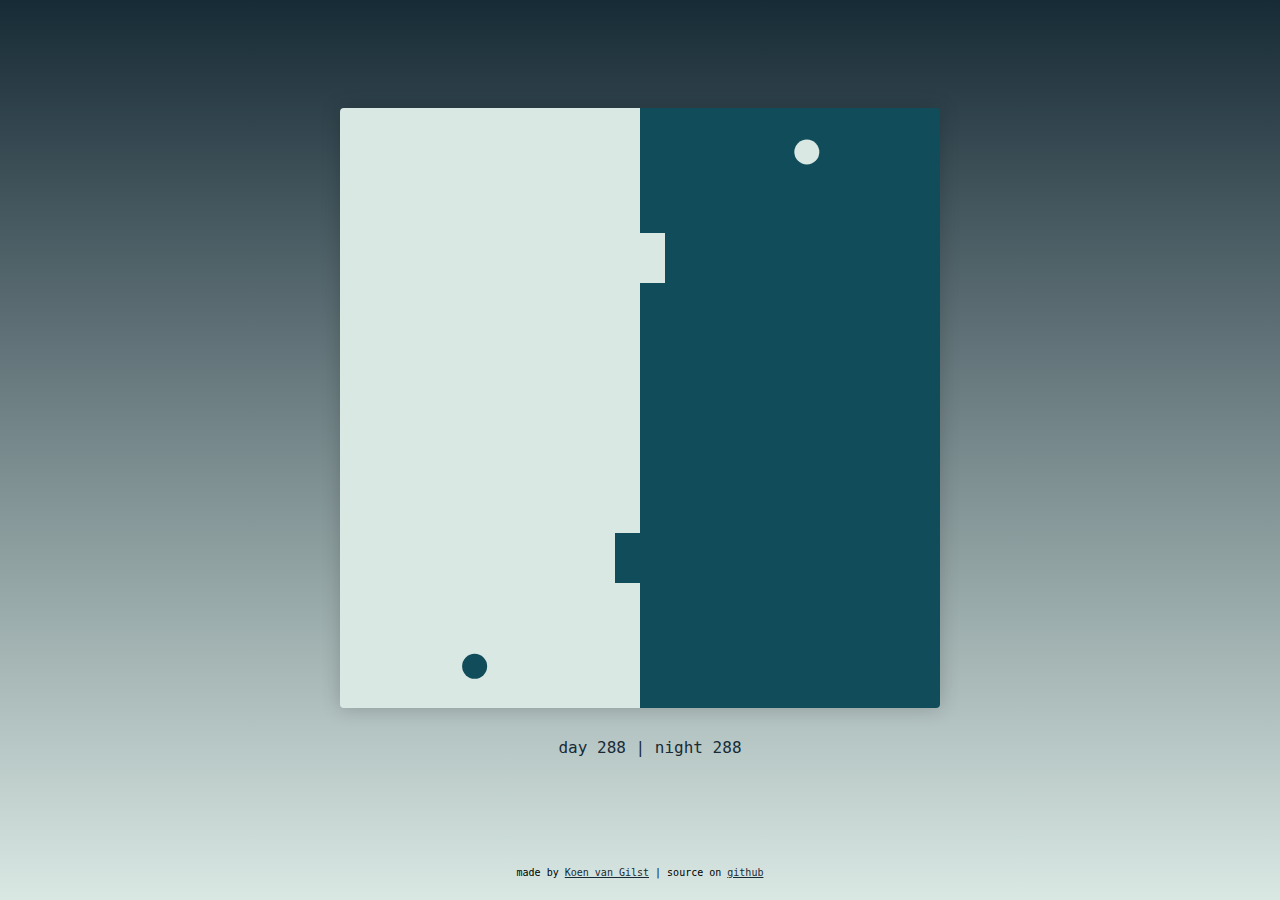
==== commit 7b259ee5: "Merge 5200007d603aefeb313050699d3354bad03a9084 into f116b1199d761c928f4b32935918cc01ed77312e" ====
--- a/index.html
+++ b/index.html
@@ -1,192 +1,255 @@
 <!DOCTYPE html>
 <html>
-<head>
+  <head>
     <meta name="viewport" content="width=device-width, initial-scale=1" />
     <title>Pong wars | Koen van Gilst</title>
+    <meta
+      name="description"
+      content="The eternal battle between day and night, good and bad. Written in JavaScript with some HTML & CSS in one index.html. Feel free to reuse the code and create your own version."
+    />
+    <link rel="canonical" href="https://pong-wars.koenvangilst.nl/" />
+    <link rel="author" href="https://koenvangilst.nl" />
+    <meta name="theme-color" content="#172B36" />
+    <meta name="creator" content="Koen van Gilst" />
+    <script defer data-domain="pong-wars.koenvangilst.nl" src="https://plausible.koenvangilst.nl/js/script.js"></script>
     <style>
-        html, body {
-            height: 100%;
-            margin: 0;
-            display: flex;
-            justify-content: center;
-            align-items: center;
-            background: #D9E8E3;
+      html {
+        height: 100%;
+      }
+
+      body {
+        height: 100%;
+        margin: 0;
+        padding: 0;
+        display: flex;
+        justify-content: center;
+        align-items: center;
+        background: linear-gradient(to bottom, #172b36 0%, #d9e8e3 100%);
+      }
+
+      #container {
+        display: flex;
+        align-items: center;
+        flex-direction: column;
+        width: min(70vh, 80%);
+        max-width: 600px;
+        height: 100%;
+      }
+
+      canvas {
+        display: block;
+        border-radius: 4px;
+        overflow: hidden;
+        width: 100%;
+        margin-top: auto;
+        box-shadow: 0 0 20px rgba(0, 0, 0, 0.2);
+      }
+
+      #score {
+        font-family: monospace;
+        margin-top: 30px;
+        font-size: 16px;
+        padding-left: 20px;
+        color: #172b36;
+      }
+
+      #made {
+        text-align: center;
+        line-height: 1.5;
+        font-family: monospace;
+        margin-top: auto;
+        margin-bottom: 20px;
+        font-size: 10px;
+      }
+
+      #made a {
+        color: #172b36;
+      }
+    </style>
+  </head>
+
+  <body>
+    <div id="container">
+      <canvas id="pongCanvas" width="600" height="600"></canvas>
+      <div id="score"></div>
+      <p id="made">
+        made by
+        <a href="https://koenvangilst.nl/labs/pong-wars">Koen van Gilst</a> | source on
+        <a href="https://github.com/vnglst/pong-wars">github</a>
+      </p>
+    </div>
+  </body>
+
+  <script>
+    // Source palette: https://twitter.com/AlexCristache/status/1738610343499157872
+    // Idea for Pong wars: https://twitter.com/nicolasdnl/status/1749715070928433161
+
+    const colorPalette = {
+      ArcticPowder: "#F1F6F4",
+      MysticMint: "#D9E8E3",
+      Forsythia: "#FFC801",
+      DeepSaffron: "#FF9932",
+      NocturnalExpedition: "#114C5A",
+      OceanicNoir: "#172B36",
+    };
+
+    const canvas = document.getElementById("pongCanvas");
+    const ctx = canvas.getContext("2d");
+    const scoreElement = document.getElementById("score");
+
+    const DAY_COLOR = colorPalette.MysticMint;
+    const DAY_BALL_COLOR = colorPalette.NocturnalExpedition;
+    const NIGHT_COLOR = colorPalette.NocturnalExpedition;
+    const NIGHT_BALL_COLOR = colorPalette.MysticMint;
+    const SQUARE_SIZE = 25;
+    const MIN_SPEED = 5;
+    const MAX_SPEED = 10;
+
+    const numSquaresX = canvas.width / SQUARE_SIZE;
+    const numSquaresY = canvas.height / SQUARE_SIZE;
+
+    let dayScore = 0;
+    let nightScore = 0;
+
+    const squares = [];
+
+    // Populate the fields, one half day, one half night
+    for (let i = 0; i < numSquaresX; i++) {
+      squares[i] = [];
+      for (let j = 0; j < numSquaresY; j++) {
+        squares[i][j] = i < numSquaresX / 2 ? DAY_COLOR : NIGHT_COLOR;
+      }
+    }
+
+    const balls = [
+      {
+        x: canvas.width / 4,
+        y: canvas.height / 2,
+        dx: 8,
+        dy: -8,
+        reverseColor: DAY_COLOR,
+        ballColor: DAY_BALL_COLOR,
+      },
+      {
+        x: (canvas.width / 4) * 3,
+        y: canvas.height / 2,
+        dx: -8,
+        dy: 8,
+        reverseColor: NIGHT_COLOR,
+        ballColor: NIGHT_BALL_COLOR,
+      },
+    ];
+
+    let iteration = 0;
+
+    function drawBall(ball) {
+      ctx.beginPath();
+      ctx.arc(ball.x, ball.y, SQUARE_SIZE / 2, 0, Math.PI * 2, false);
+      ctx.fillStyle = ball.ballColor;
+      ctx.fill();
+      ctx.closePath();
+    }
+
+    function drawSquares() {
+      dayScore = 0;
+      nightScore = 0;
+
+      for (let i = 0; i < numSquaresX; i++) {
+        for (let j = 0; j < numSquaresY; j++) {
+          ctx.fillStyle = squares[i][j];
+          ctx.fillRect(i * SQUARE_SIZE, j * SQUARE_SIZE, SQUARE_SIZE, SQUARE_SIZE);
+
+          // Update scores
+          if (squares[i][j] === DAY_COLOR) dayScore++;
+          if (squares[i][j] === NIGHT_COLOR) nightScore++;
         }
-        #container {
-            display: flex;
-            align-items: center;
-            flex-direction: column;
-            width: min(70vh, 80%);
-            max-width: 600px;
-            height: 100%;
+      }
+    }
+
+    function checkSquareCollision(ball) {
+      // Check multiple points around the ball's circumference
+      for (let angle = 0; angle < Math.PI * 2; angle += Math.PI / 4) {
+        const checkX = ball.x + Math.cos(angle) * (SQUARE_SIZE / 2);
+        const checkY = ball.y + Math.sin(angle) * (SQUARE_SIZE / 2);
+
+        const i = Math.floor(checkX / SQUARE_SIZE);
+        const j = Math.floor(checkY / SQUARE_SIZE);
+
+        if (i >= 0 && i < numSquaresX && j >= 0 && j < numSquaresY) {
+          if (squares[i][j] !== ball.reverseColor) {
+            // Square hit! Update square color
+            squares[i][j] = ball.reverseColor;
+
+            // Determine bounce direction based on the angle
+            if (Math.abs(Math.cos(angle)) > Math.abs(Math.sin(angle))) {
+              ball.dx = -ball.dx;
+            } else {
+              ball.dy = -ball.dy;
+            }
+          }
         }
-        canvas {
-            display: block;
-            border-radius: 4px;
-            overflow: hidden;
-            width: 100%;
-            margin-top: auto;
-            box-shadow: 0 0 20px rgba(0, 0, 0, 0.2);
-        }
-        #score {
-            font-family: monospace;
-            margin-top: 30px;
-            font-size: 16px;
-            color: #172B36;
-        }
-        #made {
-            text-align: center;
-            line-height: 1.5;
-            font-family: monospace;
-            margin-top: auto;
-            margin-bottom: 20px;
-            font-size: 10px;
-        }
-        #made a {
-            color: #172B36;
-        }
-    </style>
-</head>
-<body>
-    <div id="container">
-        <canvas id="pongCanvas" width="800" height="800"></canvas>
-        <div id="score"></div>
-        <p id="made">
-            made by
-            <a href="https://koenvangilst.nl/labs/pong-wars">Koen van Gilst</a> |
-            source on
-            <a href="https://github.com/vnglst/pong-wars">github</a>
-        </p>
-    </div>
-    <script>
-        const canvas = document.getElementById("pongCanvas");
-        const ctx = canvas.getContext("2d");
-        const scoreElement = document.getElementById("score");
-
-        const SQUARE_SIZE = 25;
-        const MIN_SPEED = 4;
-        const MAX_SPEED = 10;
-        const NUM_BALLS = 9;
-
-        const numSquaresX = canvas.width / SQUARE_SIZE;
-        const numSquaresY = canvas.height / SQUARE_SIZE;
-
-        let scores = Array(NUM_BALLS.length).fill(0);
-
-        const squares = Array.from({ length: numSquaresX }, () => Array(numSquaresY).fill("#FFFFFF"));
-
-        const balls = Array.from({ length: NUM_BALLS }, () => {
-            const ballColor = getRandomColor();
-            return {
-                x: Math.random() * canvas.width / 2 + canvas.width / 4,
-                y: Math.random() * canvas.height / 2 + canvas.height / 4,
-                dx: (Math.random() * (MAX_SPEED - MIN_SPEED) + MIN_SPEED) * (Math.random() < 0.5 ? -1 : 1),
-                dy: (Math.random() * (MAX_SPEED - MIN_SPEED) + MIN_SPEED) * (Math.random() < 0.5 ? -1 : 1),
-                ballColor: ballColor,
-                reverseColor: colorPaletteInverted(ballColor),
-            };
-        });
-
-        function getRandomColor() {
-            const letters = '0123456789ABCDEF';
-            let color = '#';
-            for (let i = 0; i < 6; i++) {
-                color += letters[Math.floor(Math.random() * 16)];
-            }
-            return color;
-        }
-
-        function colorPaletteInverted(color) {
-            const hex = color.substring(1);
-            const rgb = parseInt(hex, 16);
-            const invertedRgb = 0xFFFFFF ^ rgb;
-            return `#${("000000" + invertedRgb.toString(16)).slice(-6)}`;
-        }
-
-        function drawBall(ball) {
-            ctx.beginPath();
-            ctx.arc(ball.x, ball.y, SQUARE_SIZE / 2, 0, Math.PI * 2, false);
-            ctx.fillStyle = ball.ballColor;
-            ctx.fill();
-            ctx.closePath();
-        }
-
-        function drawSquares() {
-            scores.fill(0);
-
-            for (let i = 0; i < numSquaresX; i++) {
-                for (let j = 0; j < numSquaresY; j++) {
-                    ctx.fillStyle = squares[i][j];
-                    ctx.fillRect(i * SQUARE_SIZE, j * SQUARE_SIZE, SQUARE_SIZE, SQUARE_SIZE);
-                    balls.forEach((ball, index) => {
-                        if (squares[i][j] === ball.reverseColor) scores[index]++;
-                    });
-                }
-            }
-        }
-
-        function checkSquareCollision(ball) {
-            for (let angle = 0; angle < Math.PI * 2; angle += Math.PI / 4) {
-                const checkX = ball.x + Math.cos(angle) * (SQUARE_SIZE / 2);
-                const checkY = ball.y + Math.sin(angle) * (SQUARE_SIZE / 2);
-
-                const i = Math.floor(checkX / SQUARE_SIZE);
-                const j = Math.floor(checkY / SQUARE_SIZE);
-
-                if (i >= 0 && i < numSquaresX && j >= 0 && j < numSquaresY) {
-                    if (squares[i][j] !== ball.reverseColor) {
-                        squares[i][j] = ball.reverseColor;
-
-                        if (Math.abs(Math.cos(angle)) > Math.abs(Math.sin(angle))) {
-                            ball.dx = -ball.dx;
-                        } else {
-                            ball.dy = -ball.dy;
-                        }
-                    }
-                }
-            }
-        }
-
-        function checkBoundaryCollision(ball) {
-            if (ball.x + ball.dx > canvas.width - SQUARE_SIZE / 2 || ball.x + ball.dx < SQUARE_SIZE / 2) {
-                ball.dx = -ball.dx;
-            }
-            if (ball.y + ball.dy > canvas.height - SQUARE_SIZE / 2 || ball.y + ball.dy < SQUARE_SIZE / 2) {
-                ball.dy = -ball.dy;
-            }
-        }
-
-        function addRandomness(ball) {
-            ball.dx += Math.random() * 0.01 - 0.005;
-            ball.dy += Math.random() * 0.01 - 0.005;
-
-            ball.dx = Math.min(Math.max(ball.dx, -MAX_SPEED), MAX_SPEED);
-            ball.dy = Math.min(Math.max(ball.dy, -MAX_SPEED), MAX_SPEED);
-
-            if (Math.abs(ball.dx) < MIN_SPEED) ball.dx = ball.dx > 0 ? MIN_SPEED : -MIN_SPEED;
-            if (Math.abs(ball.dy) < MIN_SPEED) ball.dy = ball.dy > 0 ? MIN_SPEED : -MIN_SPEED;
-        }
-
-        function draw() {
-            ctx.clearRect(0, 0, canvas.width, canvas.height);
-            drawSquares();
-
-            scoreElement.textContent = `Scores: ${scores.map((score, index) => `Color${index + 1} ${score}`).join(' | ')}`;
-
-            balls.forEach((ball) => {
-                drawBall(ball);
-                checkSquareCollision(ball);
-                checkBoundaryCollision(ball);
-                ball.x += ball.dx;
-                ball.y += ball.dy;
-
-                addRandomness(ball);
-            });
-
-            requestAnimationFrame(draw);
-        }
-
-        requestAnimationFrame(draw);
-    </script>
-</body>
+      }
+    }
+
+    function checkBoundaryCollision(ball) {
+      if (ball.x + ball.dx > canvas.width - SQUARE_SIZE / 2 || ball.x + ball.dx < SQUARE_SIZE / 2) {
+        ball.dx = -ball.dx;
+      }
+      if (ball.y + ball.dy > canvas.height - SQUARE_SIZE / 2 || ball.y + ball.dy < SQUARE_SIZE / 2) {
+        ball.dy = -ball.dy;
+      }
+    }
+
+    function addRandomness(ball) {
+      ball.dx += Math.random() * 0.02 - 0.01;
+      ball.dy += Math.random() * 0.02 - 0.01;
+
+      // Limit the speed of the ball
+      ball.dx = Math.min(Math.max(ball.dx, -MAX_SPEED), MAX_SPEED);
+      ball.dy = Math.min(Math.max(ball.dy, -MAX_SPEED), MAX_SPEED);
+
+      // Make sure the ball always maintains a minimum speed
+      if (Math.abs(ball.dx) < MIN_SPEED) ball.dx = ball.dx > 0 ? MIN_SPEED : -MIN_SPEED;
+      if (Math.abs(ball.dy) < MIN_SPEED) ball.dy = ball.dy > 0 ? MIN_SPEED : -MIN_SPEED;
+    }
+
+    // clears squares directly adjacent to the ball
+    function clearAroundBall(x, y) {
+      let i = Math.floor(x / SQUARE_SIZE);
+      let j = Math.floor(y / SQUARE_SIZE);
+
+      if (i >= 0 && i < numSquaresX && j >= 0 && j < numSquaresY) {
+        squares[i][j] = DAY_COLOR;
+      }
+    }
+
+    function draw() {
+      ctx.clearRect(0, 0, canvas.width, canvas.height);
+      drawSquares();
+
+      scoreElement.textContent = `day ${dayScore} | night ${nightScore}`;
+
+      balls.forEach((ball) => {
+        drawBall(ball);
+        checkSquareCollision(ball);
+        checkBoundaryCollision(ball);
+        ball.x += ball.dx;
+        ball.y += ball.dy;
+
+        addRandomness(ball);
+      });
+
+      // Check for collision
+      if (Math.abs(x1 - x2) < SQUARE_SIZE && Math.abs(y1 - y2) < SQUARE_SIZE) {
+        clearAroundBall(x1, y1);
+        clearAroundBall(x2, y2);
+      }
+
+      iteration++;
+      if (iteration % 1_000 === 0) console.log("iteration", iteration);
+    }
+
+    const FRAME_RATE = 100;
+    setInterval(draw, 1000 / FRAME_RATE);
+  </script>
 </html>
